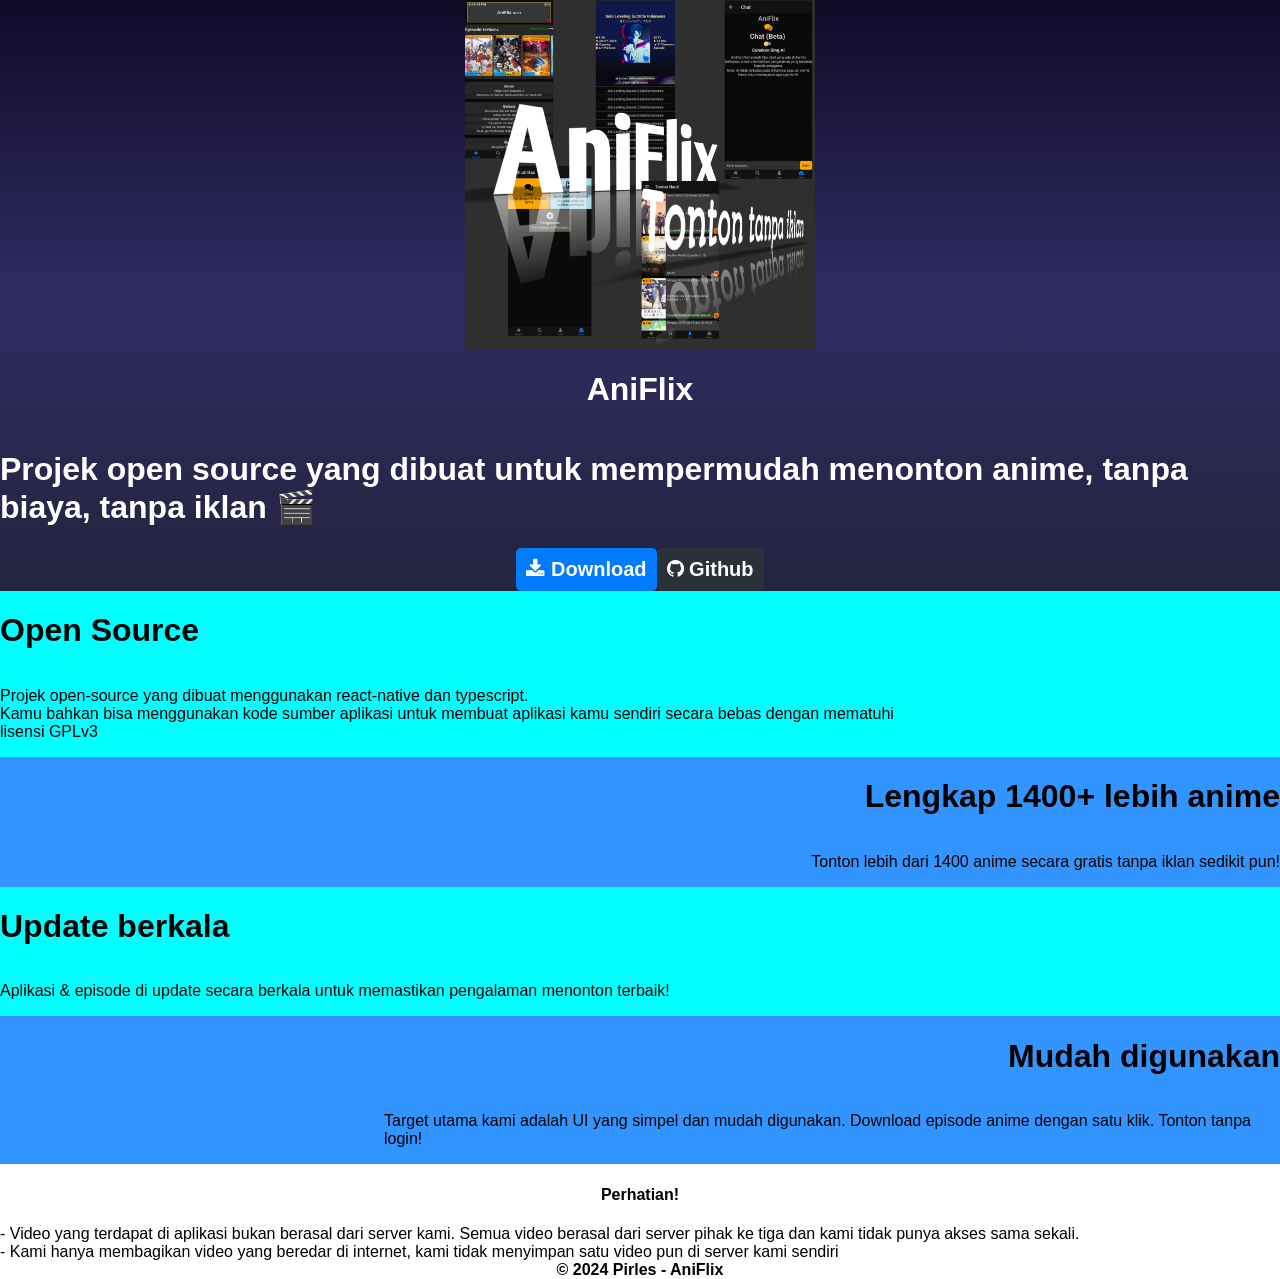
==== index.html @ 3ba6f60a "fix seo" ====
<!DOCTYPE html>
<html lang="en">

<head>
    <meta charset="UTF-8">
    <meta name="viewport" content="width=device-width, initial-scale=1.0">
    <meta name="description"
        content="Aplikasi nonton anime tanpa iklan dan open source terbaik! Aplikasi open source untuk menonton anime tanpa iklan terbaik! gratis, tanpa iklan, open source!">
    <meta name="keywords"
        content="Anime, AniFlix, anime open source, react-native, tanpa iklan, nonton anime, otakudesu, anime gratis, nonton tanpa iklan">
    <meta name="author" content="Fight Farewell Fearles, Pirles">

    <meta property="og:title" content="AniFlix">
    <meta property="og:description" content="Aplikasi nonton anime tanpa iklan">
    <meta property="og:image" content="./favicon.ico">
    <meta property="og:url" content="https://fightfarewellfearless.github.io/aniflix-pages">


    <link rel="apple-touch-icon" sizes="180x180" href="/apple-touch-icon.png">
    <link rel="icon" type="image/png" sizes="32x32" href="/favicon-32x32.png">
    <link rel="icon" type="image/png" sizes="16x16" href="/favicon-16x16.png">
    <link rel="manifest" href="/site.webmanifest">

    <title>AniFlix - Aplikasi android untuk nonton anime gratis tanpa iklan</title>
    <link rel="stylesheet" href="https://cdnjs.cloudflare.com/ajax/libs/font-awesome/4.7.0/css/font-awesome.min.css">
</head>
<style>
    body {
        display: contents;
        font-family: Arial, Helvetica, sans-serif;
    }

    #container1 {
        display: flex;
        flex: 1;
        flex-direction: column;
        background-image: linear-gradient(to bottom, #0f0c29, #302b63, #24243e);
        color: white;
        justify-content: center;
        align-items: center;
    }

    #downloadContainer {
        display: flex;
        flex-direction: row;
    }

    #download {
        background-color: #007bff;
        color: white;
        padding: 10px;
        border-radius: 5px;
        text-decoration: none;
        font-weight: bold;
        font-size: 20px;
    }

    #download:hover {
        background-color: #0069d9;
    }

    #github {
        background-color: #2b3138;
        color: white;
        padding: 10px;
        border-radius: 5px;
        text-decoration: none;
        font-weight: bold;
        font-size: 20px
    }

    #github:hover {
        background-color: #22262b;
    }

    #image {
        width: 50%;
        height: 50%;
        max-width: 350px;
        max-height: 350px;
    }

    #container2 {
        display: flex;
        background-color: aqua;
        flex-direction: column;
    }

    .left {
        display: flex;
        flex: 1;
        flex-direction: column;
        align-items: flex-start;
        align-content: flex-start;
        flex-shrink: 0;
    }

    .left>* {
        max-width: 70%;
    }

    .right {
        display: flex;
        flex: 1;
        background-color: #3295ff;
        flex-direction: column;
        align-items: flex-end;
        align-content: flex-end;
        flex-shrink: 0;
    }

    .right>* {
        max-width: 70%;
    }

    #container3 {
        display: flex;
        flex-direction: column;
    }
</style>

<body>
    <div id="container1">
        <img id="image" src="./screenshot.jpg" alt="aniflix screenshot">
        <h1>AniFlix</h1>
        <h1>Projek open source yang dibuat untuk mempermudah menonton anime, tanpa biaya, tanpa iklan &#127916;</h1>
        <div id="downloadContainer">
            <a id="download" href="https://github.com/FightFarewellFearless/AniFlix/releases"
                style="text-decoration: none; color: inherit;">
                <i class="fa fa-download"></i>
                Download
            </a>
            <a href="https://github.com/FightFarewellFearless/AniFlix" id="github"
                style="text-decoration: none; color: inherit">
                <i class="fa fa-github"></i>
                Github
            </a>
        </div>
    </div>
    <div id="container2">
        <div class="left">
            <h1>
                Open Source
            </h1>
            <p>
                Projek open-source yang dibuat menggunakan react-native dan typescript.<br>
                Kamu bahkan bisa menggunakan kode sumber aplikasi untuk membuat aplikasi kamu sendiri secara bebas
                dengan mematuhi lisensi GPLv3
            </p>
        </div>
        <div class="right">
            <h1>Lengkap 1400+ lebih anime</h1>
            <p>Tonton lebih dari 1400 anime secara gratis tanpa iklan sedikit pun!</p>
        </div>
        <div class="left">
            <h1>
                Update berkala
            </h1>
            <p>Aplikasi & episode di update secara berkala untuk memastikan pengalaman menonton terbaik!</p>
        </div>
        <div class="right">
            <h1>Mudah digunakan</h1>
            <p>
                Target utama kami adalah UI yang simpel dan mudah digunakan.

                Download episode anime dengan satu klik. Tonton tanpa login!
            </p>
        </div>
    </div>
    <div id="container3">
        <h4 style="display: flex;justify-content: center;">Perhatian!</h1>
            <div>
                - Video yang terdapat di aplikasi bukan berasal dari server kami.
                Semua video berasal dari server pihak ke tiga dan kami tidak punya akses sama sekali.
            </div>
            <div>
                - Kami hanya membagikan video yang beredar di internet, kami tidak menyimpan satu video pun di server
                kami
                sendiri
            </div>
    </div>
    <div style="display: flex;font-weight: bold;justify-content: center;">
        &copy; 2024 Pirles - AniFlix
    </div>
</body>

</html>
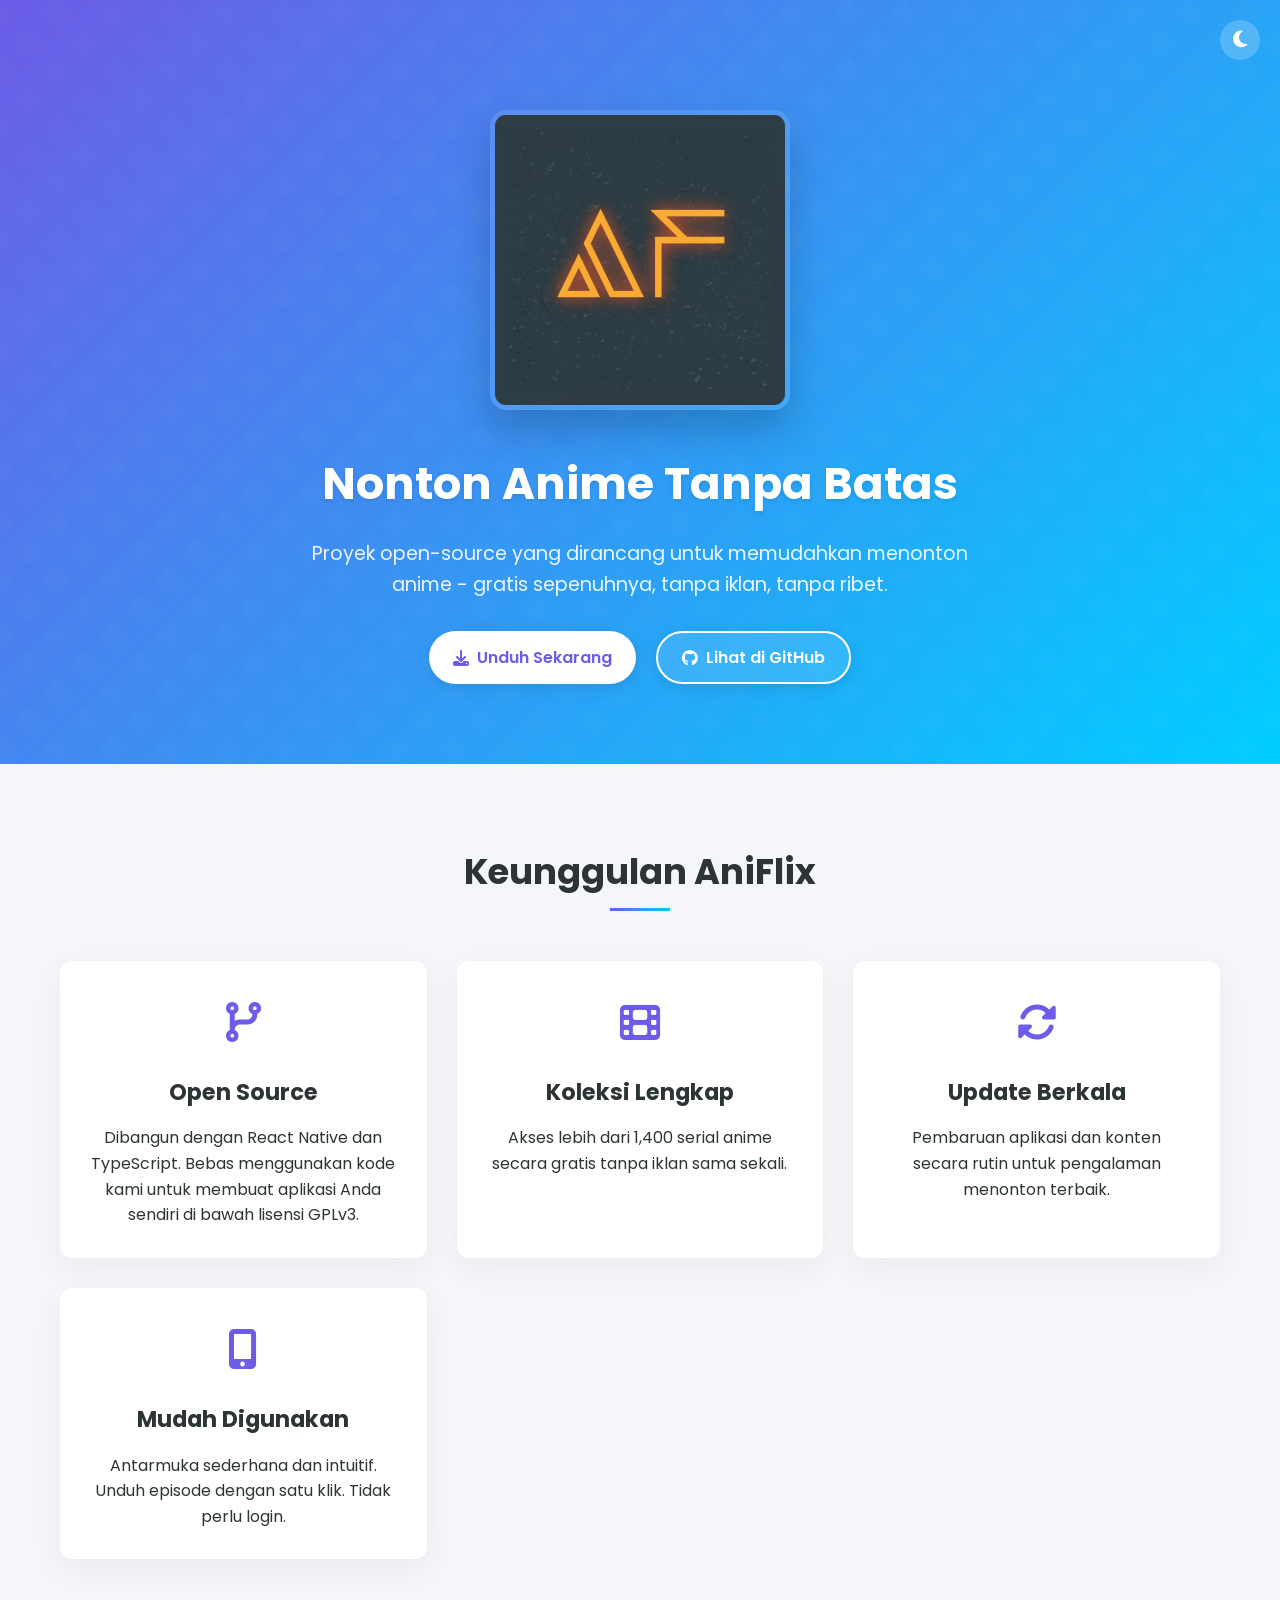
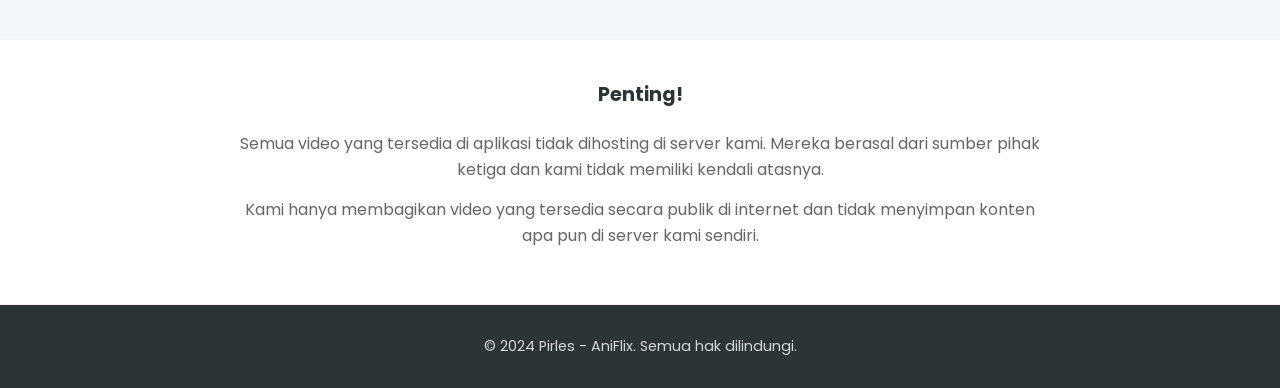
==== commit 56bbbf68: "re-design UI" ====
--- a/index.html
+++ b/index.html
@@ -1,5 +1,5 @@
 <!DOCTYPE html>
-<html lang="en">
+<html lang="id">
 
 <head>
     <meta charset="UTF-8">
@@ -15,173 +15,127 @@
     <meta property="og:image" content="./favicon.ico">
     <meta property="og:url" content="https://fightfarewellfearless.github.io/aniflix-pages">
 
-
     <link rel="apple-touch-icon" sizes="180x180" href="/apple-touch-icon.png">
     <link rel="icon" type="image/png" sizes="32x32" href="/favicon-32x32.png">
     <link rel="icon" type="image/png" sizes="16x16" href="/favicon-16x16.png">
     <link rel="manifest" href="/site.webmanifest">
 
     <title>AniFlix - Aplikasi android untuk nonton anime gratis tanpa iklan</title>
-    <link rel="stylesheet" href="https://cdnjs.cloudflare.com/ajax/libs/font-awesome/4.7.0/css/font-awesome.min.css">
+    <link rel="stylesheet" href="https://cdnjs.cloudflare.com/ajax/libs/font-awesome/6.4.0/css/all.min.css">
+    <link rel="stylesheet" href="style.css">
+    <link href="https://fonts.googleapis.com/css2?family=Poppins:wght@300;400;500;600;700&display=swap" rel="stylesheet">
 </head>
-<style>
-    body {
-        display: contents;
-        font-family: Arial, Helvetica, sans-serif;
-    }
-
-    #container1 {
-        display: flex;
-        flex: 1;
-        flex-direction: column;
-        background-image: linear-gradient(to bottom, #0f0c29, #302b63, #24243e);
-        color: white;
-        justify-content: center;
-        align-items: center;
-    }
-
-    #downloadContainer {
-        display: flex;
-        flex-direction: row;
-    }
-
-    #download {
-        background-color: #007bff;
-        color: white;
-        padding: 10px;
-        border-radius: 5px;
-        text-decoration: none;
-        font-weight: bold;
-        font-size: 20px;
-    }
-
-    #download:hover {
-        background-color: #0069d9;
-    }
-
-    #github {
-        background-color: #2b3138;
-        color: white;
-        padding: 10px;
-        border-radius: 5px;
-        text-decoration: none;
-        font-weight: bold;
-        font-size: 20px
-    }
-
-    #github:hover {
-        background-color: #22262b;
-    }
-
-    #image {
-        width: 50%;
-        height: 50%;
-        max-width: 350px;
-        max-height: 350px;
-    }
-
-    #container2 {
-        display: flex;
-        background-color: aqua;
-        flex-direction: column;
-    }
-
-    .left {
-        display: flex;
-        flex: 1;
-        flex-direction: column;
-        align-items: flex-start;
-        align-content: flex-start;
-        flex-shrink: 0;
-    }
-
-    .left>* {
-        max-width: 70%;
-    }
-
-    .right {
-        display: flex;
-        flex: 1;
-        background-color: #3295ff;
-        flex-direction: column;
-        align-items: flex-end;
-        align-content: flex-end;
-        flex-shrink: 0;
-    }
-
-    .right>* {
-        max-width: 70%;
-    }
-
-    #container3 {
-        display: flex;
-        flex-direction: column;
-    }
-</style>
 
 <body>
-    <div id="container1">
-        <img id="image" src="./screenshot.jpg" alt="aniflix screenshot">
-        <h1>AniFlix</h1>
-        <h1>Projek open source yang dibuat untuk mempermudah menonton anime, tanpa biaya, tanpa iklan &#127916;</h1>
-        <div id="downloadContainer">
-            <a id="download" href="https://github.com/FightFarewellFearless/AniFlix/releases"
-                style="text-decoration: none; color: inherit;">
-                <i class="fa fa-download"></i>
-                Download
-            </a>
-            <a href="https://github.com/FightFarewellFearless/AniFlix" id="github"
-                style="text-decoration: none; color: inherit">
-                <i class="fa fa-github"></i>
-                Github
-            </a>
+    <!-- Toggle Mode Gelap -->
+    <button class="dark-mode-toggle" id="darkModeToggle">
+        <i class="fas fa-moon"></i>
+    </button>
+
+    <!-- Hero Section -->
+    <section class="hero">
+        <div class="container hero-content">
+            <img src="./logo.png" alt="AniFlix logo" class="app-logo">
+            <h1>Nonton Anime Tanpa Batas</h1>
+            <p>Proyek open-source yang dirancang untuk memudahkan menonton anime - gratis sepenuhnya, tanpa iklan, tanpa ribet.</p>
+            <div class="cta-buttons">
+                <a href="https://github.com/FightFarewellFearless/AniFlix/releases" class="btn btn-primary">
+                    <i class="fas fa-download"></i> Unduh Sekarang
+                </a>
+                <a href="https://github.com/FightFarewellFearless/AniFlix" class="btn btn-secondary">
+                    <i class="fab fa-github"></i> Lihat di GitHub
+                </a>
+            </div>
         </div>
-    </div>
-    <div id="container2">
-        <div class="left">
-            <h1>
-                Open Source
-            </h1>
-            <p>
-                Projek open-source yang dibuat menggunakan react-native dan typescript.<br>
-                Kamu bahkan bisa menggunakan kode sumber aplikasi untuk membuat aplikasi kamu sendiri secara bebas
-                dengan mematuhi lisensi GPLv3
-            </p>
+    </section>
+
+    <!-- Features Section -->
+    <section class="features">
+        <div class="container">
+            <div class="section-title">
+                <h2>Keunggulan AniFlix</h2>
+            </div>
+            <div class="features-grid">
+                <div class="feature-card">
+                    <div class="feature-icon">
+                        <i class="fas fa-code-branch"></i>
+                    </div>
+                    <h3>Open Source</h3>
+                    <p>Dibangun dengan React Native dan TypeScript. Bebas menggunakan kode kami untuk membuat aplikasi Anda sendiri di bawah lisensi GPLv3.</p>
+                </div>
+                <div class="feature-card">
+                    <div class="feature-icon">
+                        <i class="fas fa-film"></i>
+                    </div>
+                    <h3>Koleksi Lengkap</h3>
+                    <p>Akses lebih dari 1,400 serial anime secara gratis tanpa iklan sama sekali.</p>
+                </div>
+                <div class="feature-card">
+                    <div class="feature-icon">
+                        <i class="fas fa-sync-alt"></i>
+                    </div>
+                    <h3>Update Berkala</h3>
+                    <p>Pembaruan aplikasi dan konten secara rutin untuk pengalaman menonton terbaik.</p>
+                </div>
+                <div class="feature-card">
+                    <div class="feature-icon">
+                        <i class="fas fa-mobile-alt"></i>
+                    </div>
+                    <h3>Mudah Digunakan</h3>
+                    <p>Antarmuka sederhana dan intuitif. Unduh episode dengan satu klik. Tidak perlu login.</p>
+                </div>
+            </div>
         </div>
-        <div class="right">
-            <h1>Lengkap 1400+ lebih anime</h1>
-            <p>Tonton lebih dari 1400 anime secara gratis tanpa iklan sedikit pun!</p>
+    </section>
+
+    <!-- Notice Section -->
+    <section class="notice">
+        <div class="container">
+            <h4>Penting!</h4>
+            <p>Semua video yang tersedia di aplikasi tidak dihosting di server kami. Mereka berasal dari sumber pihak ketiga dan kami tidak memiliki kendali atasnya.</p>
+            <p>Kami hanya membagikan video yang tersedia secara publik di internet dan tidak menyimpan konten apa pun di server kami sendiri.</p>
         </div>
-        <div class="left">
-            <h1>
-                Update berkala
-            </h1>
-            <p>Aplikasi & episode di update secara berkala untuk memastikan pengalaman menonton terbaik!</p>
+    </section>
+
+    <!-- Footer -->
+    <footer>
+        <div class="container">
+            <p class="copyright">&copy; 2024 Pirles - AniFlix. Semua hak dilindungi.</p>
         </div>
-        <div class="right">
-            <h1>Mudah digunakan</h1>
-            <p>
-                Target utama kami adalah UI yang simpel dan mudah digunakan.
+    </footer>
 
-                Download episode anime dengan satu klik. Tonton tanpa login!
-            </p>
-        </div>
-    </div>
-    <div id="container3">
-        <h4 style="display: flex;justify-content: center;">Perhatian!</h1>
-            <div>
-                - Video yang terdapat di aplikasi bukan berasal dari server kami.
-                Semua video berasal dari server pihak ke tiga dan kami tidak punya akses sama sekali.
-            </div>
-            <div>
-                - Kami hanya membagikan video yang beredar di internet, kami tidak menyimpan satu video pun di server
-                kami
-                sendiri
-            </div>
-    </div>
-    <div style="display: flex;font-weight: bold;justify-content: center;">
-        &copy; 2024 Pirles - AniFlix
-    </div>
+    <script>
+        // Fungsi untuk mode gelap
+        const darkModeToggle = document.getElementById('darkModeToggle');
+        const body = document.body;
+        
+        // Cek preferensi pengguna dari localStorage
+        if (localStorage.getItem('darkMode') === 'enabled') {
+            body.classList.add('dark-mode');
+            darkModeToggle.innerHTML = '<i class="fas fa-sun"></i>';
+        }
+        
+        // Toggle mode gelap
+        darkModeToggle.addEventListener('click', () => {
+            body.classList.toggle('dark-mode');
+            
+            if (body.classList.contains('dark-mode')) {
+                localStorage.setItem('darkMode', 'enabled');
+                darkModeToggle.innerHTML = '<i class="fas fa-sun"></i>';
+            } else {
+                localStorage.setItem('darkMode', 'disabled');
+                darkModeToggle.innerHTML = '<i class="fas fa-moon"></i>';
+            }
+        });
+        
+        // Deteksi preferensi sistem
+        const prefersDarkScheme = window.matchMedia('(prefers-color-scheme: dark)');
+        
+        if (prefersDarkScheme.matches && !localStorage.getItem('darkMode')) {
+            body.classList.add('dark-mode');
+            darkModeToggle.innerHTML = '<i class="fas fa-sun"></i>';
+        }
+    </script>
 </body>
 
 </html>
--- a/style.css
+++ b/style.css
@@ -0,0 +1,336 @@
+:root {
+  --primary: #6C5CE7;
+  --primary-dark: #5649C0;
+  --secondary: #00CEFF;
+  --dark: #2D3436;
+  --light: #F5F6FA;
+  --gradient: linear-gradient(135deg, #6C5CE7 0%, #00CEFF 100%);
+
+  /* Variabel mode gelap */
+  --bg-dark: #1A1A2E;
+  --card-dark: #16213E;
+  --text-dark: #E6E6E6;
+  --border-dark: #2A2A3A;
+}
+
+* {
+  margin: 0;
+  padding: 0;
+  box-sizing: border-box;
+  transition: background-color 0.3s ease, color 0.3s ease;
+}
+
+body {
+  font-family: 'Poppins', sans-serif;
+  background-color: var(--light);
+  color: var(--dark);
+  line-height: 1.6;
+}
+
+body.dark-mode {
+  background-color: var(--bg-dark);
+  color: var(--text-dark);
+}
+
+.container {
+  width: 100%;
+  max-width: 1200px;
+  margin: 0 auto;
+  padding: 0 20px;
+}
+
+/* Toggle Mode Gelap */
+.dark-mode-toggle {
+  position: fixed;
+  top: 20px;
+  right: 20px;
+  z-index: 1000;
+  background: rgba(255, 255, 255, 0.2);
+  border: none;
+  width: 40px;
+  height: 40px;
+  border-radius: 50%;
+  display: flex;
+  align-items: center;
+  justify-content: center;
+  cursor: pointer;
+  color: white;
+  font-size: 1.2rem;
+  backdrop-filter: blur(5px);
+  transition: all 0.3s ease;
+}
+
+.dark-mode-toggle:hover {
+  transform: scale(1.1);
+}
+
+body.dark-mode .dark-mode-toggle {
+  background: rgba(0, 0, 0, 0.2);
+  color: var(--text-dark);
+}
+
+/* Hero Section */
+.hero {
+  background: var(--gradient);
+  color: white;
+  padding: 80px 0;
+  text-align: center;
+  position: relative;
+  overflow: hidden;
+}
+
+.hero::before {
+  content: '';
+  position: absolute;
+  top: 0;
+  left: 0;
+  width: 100%;
+  height: 100%;
+  background: url('[data-uri]');
+  opacity: 0.3;
+}
+
+.hero-content {
+  position: relative;
+  z-index: 1;
+}
+
+.app-logo {
+  width: 100%;
+  max-width: 300px;
+  border-radius: 16px;
+  box-shadow: 0 20px 40px rgba(0, 0, 0, 0.2);
+  margin: 30px auto;
+  border: 5px solid rgba(255, 255, 255, 0.1);
+  transition: transform 0.3s ease;
+}
+
+.app-logo:hover {
+  transform: translateY(-5px);
+}
+
+.hero h1 {
+  font-size: 2.8rem;
+  font-weight: 700;
+  margin-bottom: 20px;
+  text-shadow: 0 2px 4px rgba(0, 0, 0, 0.1);
+}
+
+.hero p {
+  font-size: 1.2rem;
+  max-width: 700px;
+  margin: 0 auto 30px;
+  opacity: 0.9;
+}
+
+.cta-buttons {
+  display: flex;
+  justify-content: center;
+  gap: 20px;
+  margin-top: 30px;
+  flex-wrap: wrap;
+}
+
+.btn {
+  display: inline-flex;
+  align-items: center;
+  justify-content: center;
+  padding: 12px 24px;
+  border-radius: 50px;
+  font-weight: 600;
+  text-decoration: none;
+  transition: all 0.3s ease;
+  font-size: 1rem;
+  box-shadow: 0 4px 15px rgba(0, 0, 0, 0.1);
+}
+
+.btn-primary {
+  background-color: white;
+  color: var(--primary);
+}
+
+.btn-primary:hover {
+  transform: translateY(-3px);
+  box-shadow: 0 8px 25px rgba(0, 0, 0, 0.15);
+}
+
+.btn-secondary {
+  background-color: rgba(255, 255, 255, 0.1);
+  color: white;
+  border: 2px solid white;
+}
+
+.btn-secondary:hover {
+  background-color: white;
+  color: var(--primary);
+  transform: translateY(-3px);
+  box-shadow: 0 8px 25px rgba(0, 0, 0, 0.15);
+}
+
+.btn i {
+  margin-right: 8px;
+}
+
+/* Features Section */
+.features {
+  padding: 80px 0;
+}
+
+body.dark-mode .features {
+  background-color: var(--bg-dark);
+}
+
+.section-title {
+  text-align: center;
+  margin-bottom: 60px;
+}
+
+.section-title h2 {
+  font-size: 2.2rem;
+  color: var(--dark);
+  position: relative;
+  display: inline-block;
+}
+
+body.dark-mode .section-title h2 {
+  color: var(--text-dark);
+}
+
+.section-title h2::after {
+  content: '';
+  position: absolute;
+  bottom: -10px;
+  left: 50%;
+  transform: translateX(-50%);
+  width: 60px;
+  height: 3px;
+  background: var(--gradient);
+}
+
+.features-grid {
+  display: grid;
+  grid-template-columns: repeat(auto-fit, minmax(300px, 1fr));
+  gap: 30px;
+}
+
+.feature-card {
+  background: white;
+  border-radius: 12px;
+  padding: 30px;
+  box-shadow: 0 10px 30px rgba(0, 0, 0, 0.05);
+  transition: transform 0.3s ease, box-shadow 0.3s ease;
+  text-align: center;
+}
+
+body.dark-mode .feature-card {
+  background: var(--card-dark);
+  box-shadow: 0 10px 30px rgba(0, 0, 0, 0.2);
+}
+
+.feature-card:hover {
+  transform: translateY(-10px);
+  box-shadow: 0 15px 35px rgba(0, 0, 0, 0.1);
+}
+
+body.dark-mode .feature-card:hover {
+  box-shadow: 0 15px 35px rgba(0, 0, 0, 0.3);
+}
+
+.feature-icon {
+  font-size: 2.5rem;
+  color: var(--primary);
+  margin-bottom: 20px;
+}
+
+.feature-card h3 {
+  font-size: 1.4rem;
+  margin-bottom: 15px;
+  color: var(--dark);
+}
+
+body.dark-mode .feature-card h3 {
+  color: var(--text-dark);
+}
+
+body.dark-mode .feature-card p {
+  color: rgba(255, 255, 255, 0.7);
+}
+
+/* Notice Section */
+.notice {
+  background-color: white;
+  padding: 40px 0;
+  text-align: center;
+  border-top: 1px solid rgba(0, 0, 0, 0.05);
+  border-bottom: 1px solid rgba(0, 0, 0, 0.05);
+}
+
+body.dark-mode .notice {
+  background-color: var(--bg-dark);
+  border-top: 1px solid var(--border-dark);
+  border-bottom: 1px solid var(--border-dark);
+}
+
+.notice h4 {
+  font-size: 1.2rem;
+  margin-bottom: 20px;
+  color: var(--dark);
+}
+
+body.dark-mode .notice h4 {
+  color: var(--text-dark);
+}
+
+.notice p {
+  max-width: 800px;
+  margin: 0 auto 15px;
+  color: #666;
+}
+
+body.dark-mode .notice p {
+  color: rgba(255, 255, 255, 0.7);
+}
+
+/* Footer */
+footer {
+  background-color: var(--dark);
+  color: white;
+  padding: 30px 0;
+  text-align: center;
+}
+
+body.dark-mode footer {
+  background-color: #111;
+}
+
+.copyright {
+  font-size: 0.9rem;
+  opacity: 0.8;
+}
+
+/* Responsive Adjustments */
+@media (max-width: 768px) {
+  .hero h1 {
+    font-size: 2.2rem;
+  }
+
+  .hero p {
+    font-size: 1rem;
+  }
+
+  .section-title h2 {
+    font-size: 1.8rem;
+  }
+
+  .feature-card {
+    padding: 20px;
+  }
+
+  .dark-mode-toggle {
+    top: 10px;
+    right: 10px;
+    width: 35px;
+    height: 35px;
+    font-size: 1rem;
+  }
+}
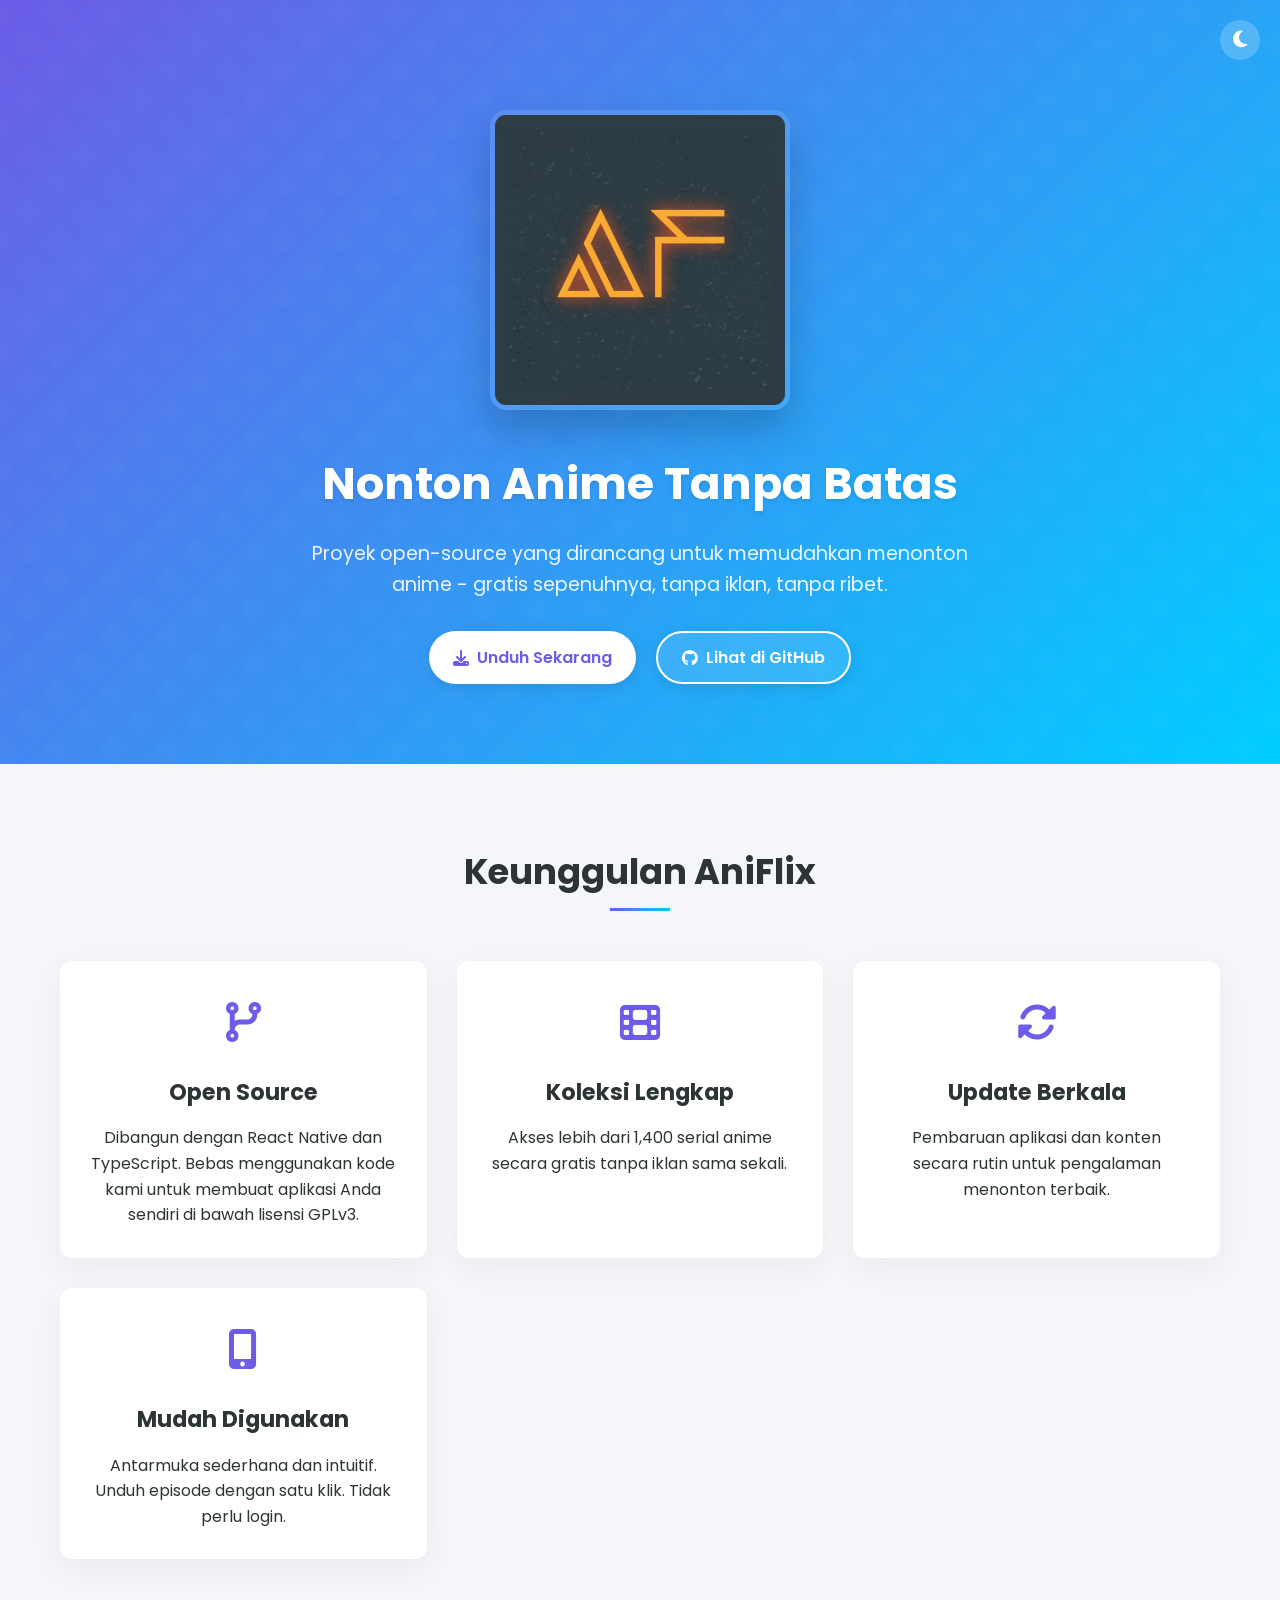
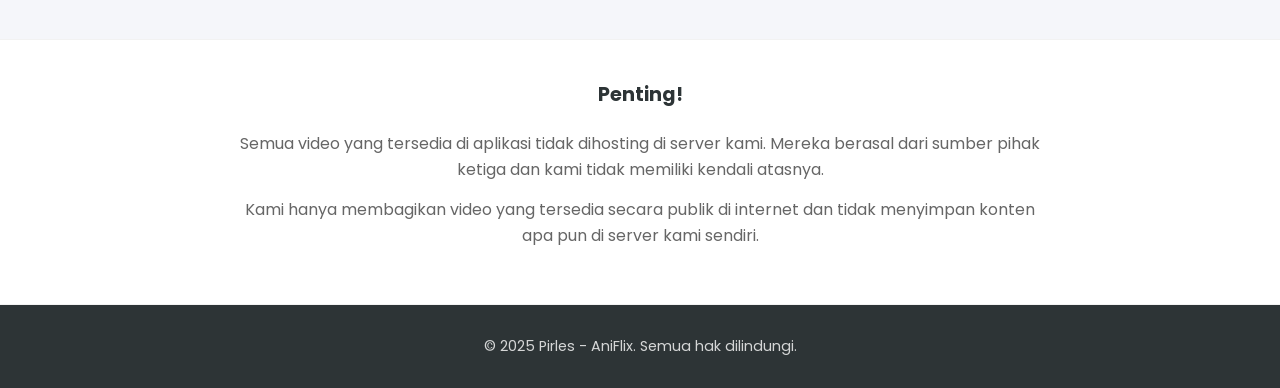
==== commit 49f1683d: "Update index.html" ====
--- a/index.html
+++ b/index.html
@@ -100,7 +100,7 @@
     <!-- Footer -->
     <footer>
         <div class="container">
-            <p class="copyright">&copy; 2024 Pirles - AniFlix. Semua hak dilindungi.</p>
+            <p class="copyright">&copy; 2025 Pirles - AniFlix. Semua hak dilindungi.</p>
         </div>
     </footer>
 
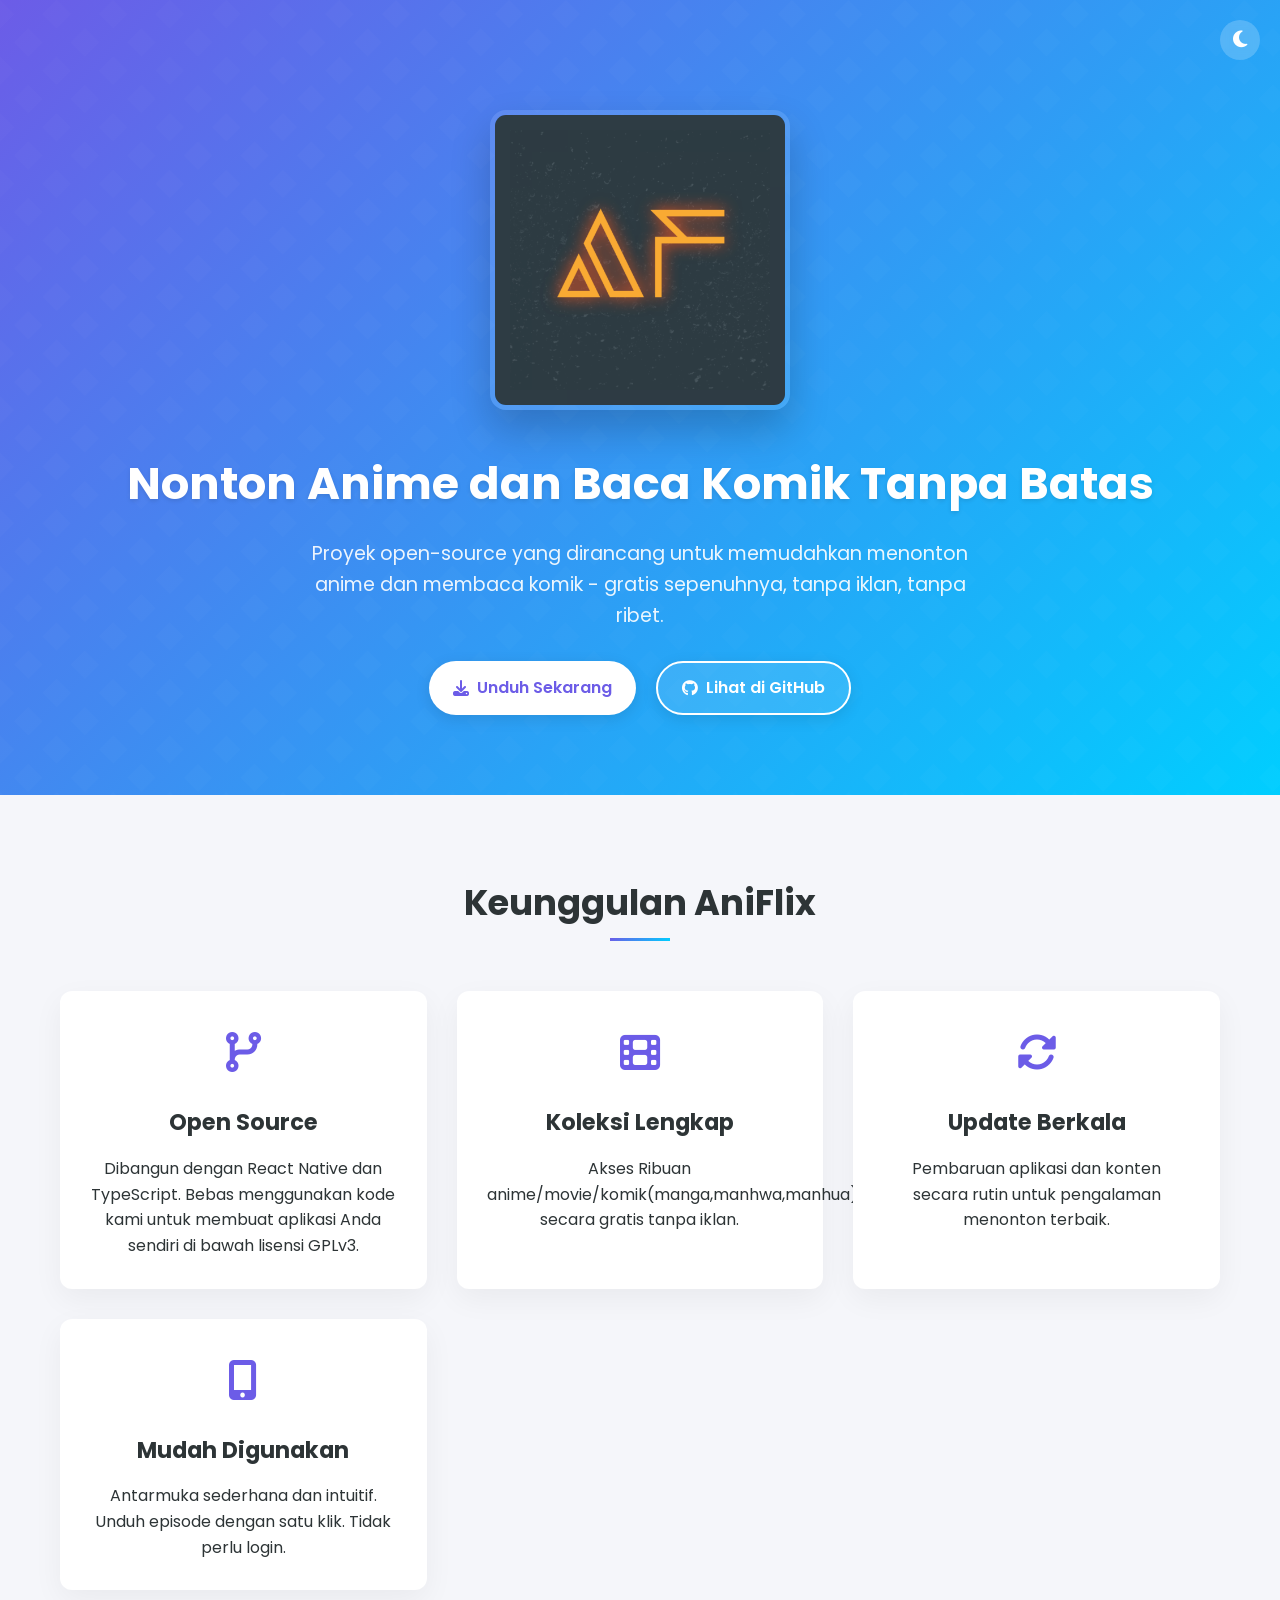
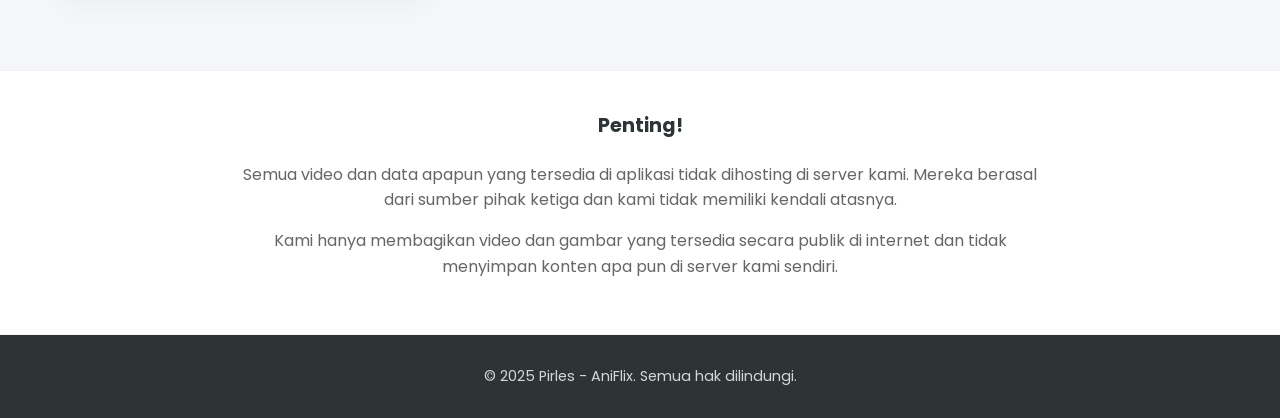
==== commit 88a549db: "Update index.html" ====
--- a/index.html
+++ b/index.html
@@ -20,7 +20,7 @@
     <link rel="icon" type="image/png" sizes="16x16" href="/favicon-16x16.png">
     <link rel="manifest" href="/site.webmanifest">
 
-    <title>AniFlix - Aplikasi android untuk nonton anime gratis tanpa iklan</title>
+    <title>AniFlix - Aplikasi android untuk nonton anime dan baca komik gratis tanpa iklan</title>
     <link rel="stylesheet" href="https://cdnjs.cloudflare.com/ajax/libs/font-awesome/6.4.0/css/all.min.css">
     <link rel="stylesheet" href="style.css">
     <link href="https://fonts.googleapis.com/css2?family=Poppins:wght@300;400;500;600;700&display=swap" rel="stylesheet">
@@ -36,8 +36,8 @@
     <section class="hero">
         <div class="container hero-content">
             <img src="./logo.png" alt="AniFlix logo" class="app-logo">
-            <h1>Nonton Anime Tanpa Batas</h1>
-            <p>Proyek open-source yang dirancang untuk memudahkan menonton anime - gratis sepenuhnya, tanpa iklan, tanpa ribet.</p>
+            <h1>Nonton Anime dan Baca Komik Tanpa Batas</h1>
+            <p>Proyek open-source yang dirancang untuk memudahkan menonton anime dan membaca komik - gratis sepenuhnya, tanpa iklan, tanpa ribet.</p>
             <div class="cta-buttons">
                 <a href="https://github.com/FightFarewellFearless/AniFlix/releases" class="btn btn-primary">
                     <i class="fas fa-download"></i> Unduh Sekarang
@@ -68,7 +68,7 @@
                         <i class="fas fa-film"></i>
                     </div>
                     <h3>Koleksi Lengkap</h3>
-                    <p>Akses lebih dari 1,400 serial anime secara gratis tanpa iklan sama sekali.</p>
+                    <p>Akses Ribuan anime/movie/komik(manga,manhwa,manhua) secara gratis tanpa iklan.</p>
                 </div>
                 <div class="feature-card">
                     <div class="feature-icon">
@@ -92,8 +92,8 @@
     <section class="notice">
         <div class="container">
             <h4>Penting!</h4>
-            <p>Semua video yang tersedia di aplikasi tidak dihosting di server kami. Mereka berasal dari sumber pihak ketiga dan kami tidak memiliki kendali atasnya.</p>
-            <p>Kami hanya membagikan video yang tersedia secara publik di internet dan tidak menyimpan konten apa pun di server kami sendiri.</p>
+            <p>Semua video dan data apapun yang tersedia di aplikasi tidak dihosting di server kami. Mereka berasal dari sumber pihak ketiga dan kami tidak memiliki kendali atasnya.</p>
+            <p>Kami hanya membagikan video dan gambar yang tersedia secara publik di internet dan tidak menyimpan konten apa pun di server kami sendiri.</p>
         </div>
     </section>
 
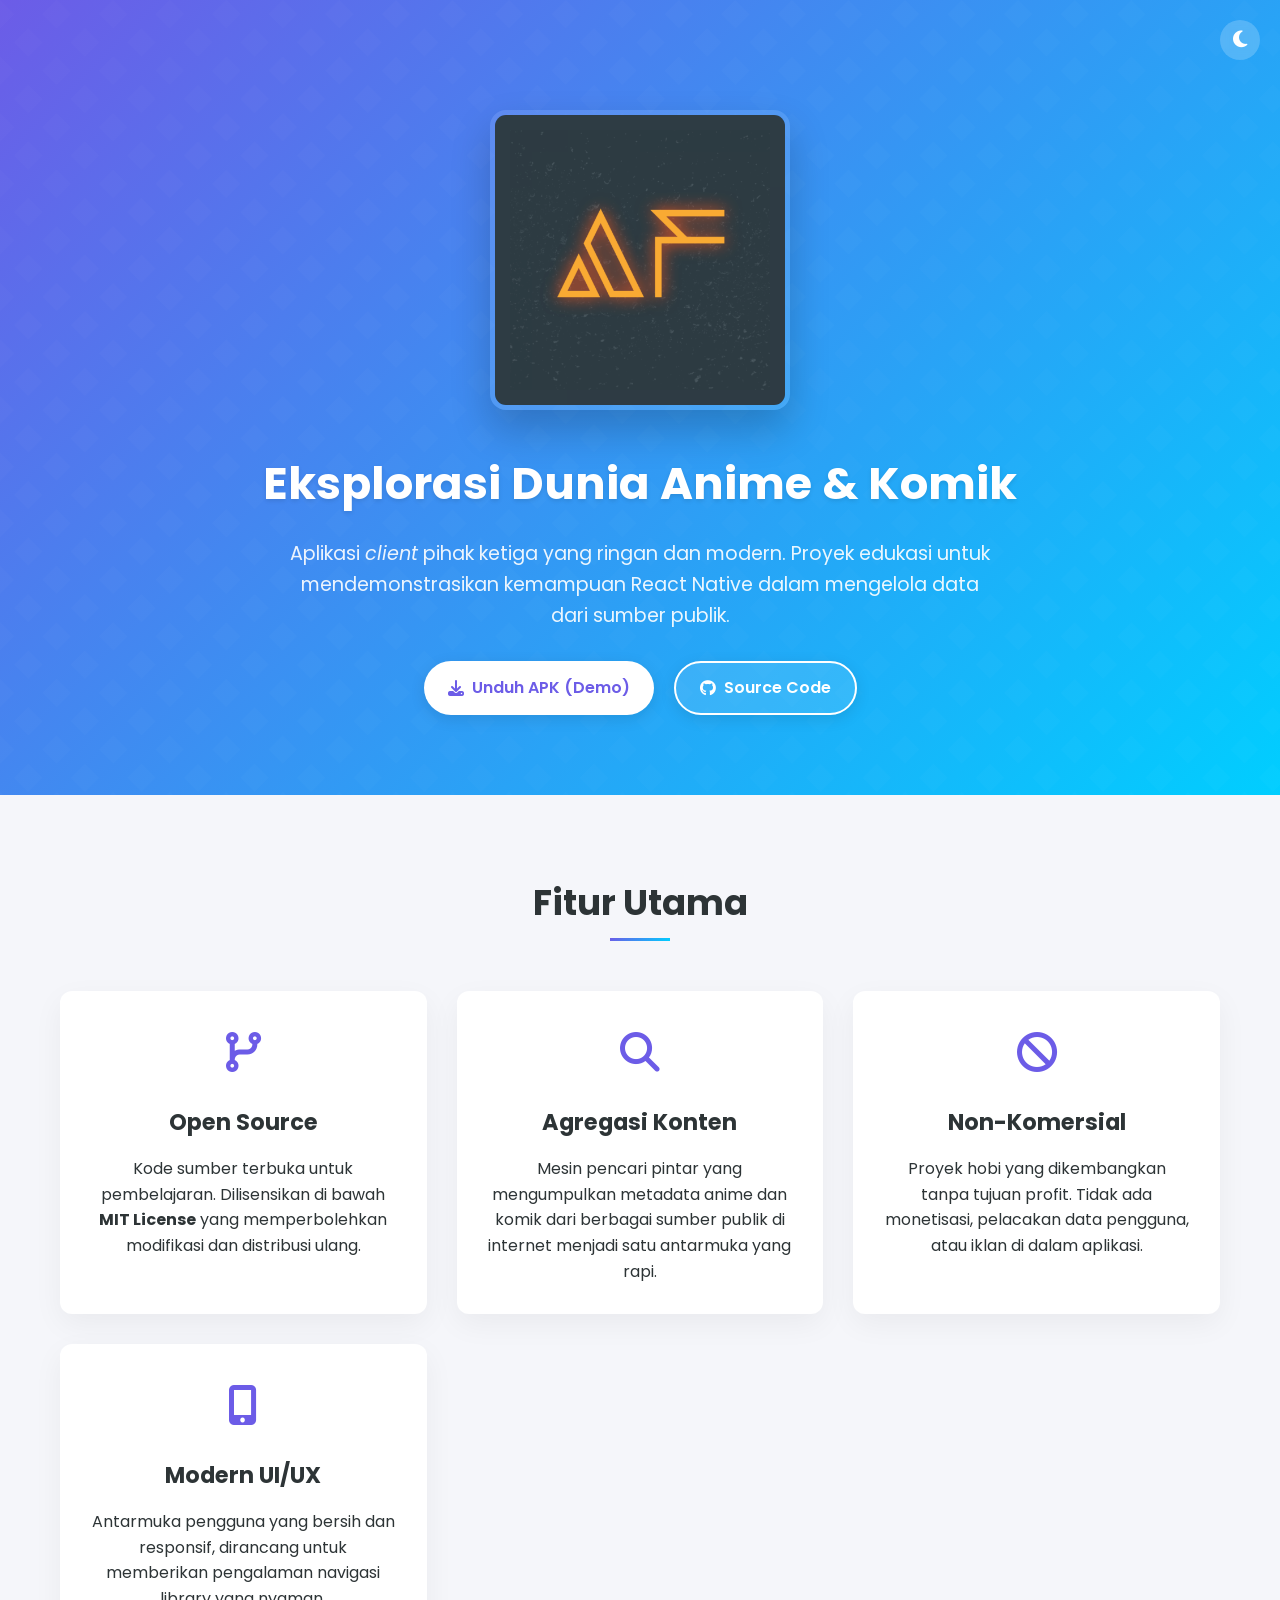
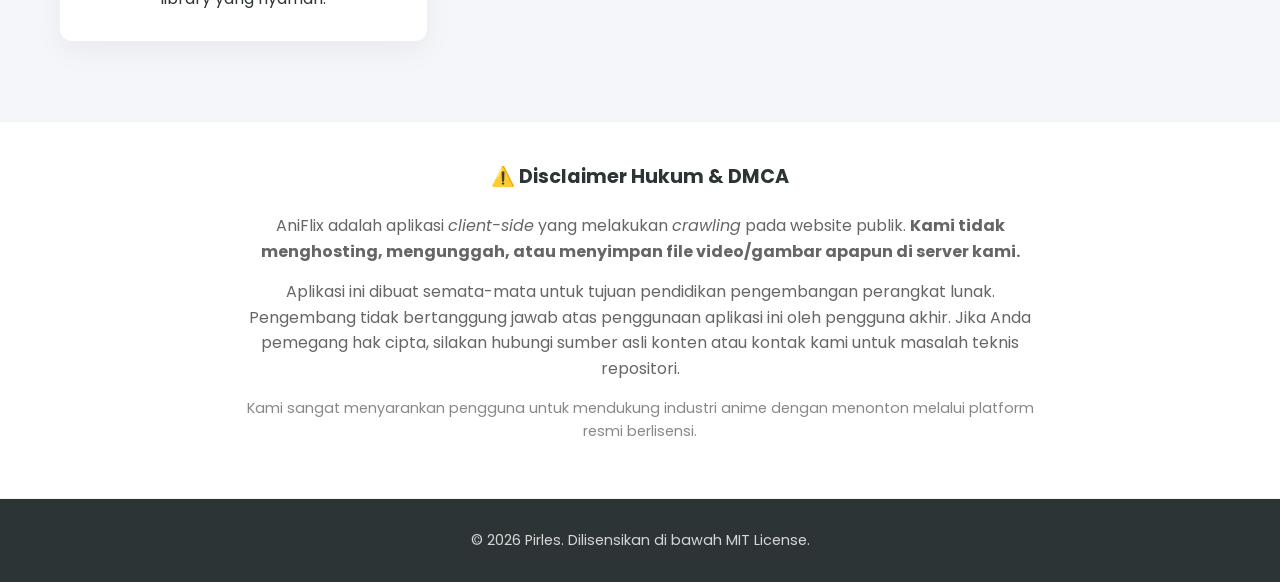
==== commit 0d0f3ab0: "Update index.html" ====
--- a/index.html
+++ b/index.html
@@ -5,13 +5,13 @@
     <meta charset="UTF-8">
     <meta name="viewport" content="width=device-width, initial-scale=1.0">
     <meta name="description"
-        content="Aplikasi nonton anime tanpa iklan dan open source terbaik! Aplikasi open source untuk menonton anime tanpa iklan terbaik! gratis, tanpa iklan, open source!">
+        content="AniFlix adalah proyek open source React Native untuk manajemen dan eksplorasi katalog anime & komik. 100% Non-komersial untuk tujuan edukasi.">
     <meta name="keywords"
-        content="Anime, AniFlix, anime open source, react-native, tanpa iklan, nonton anime, otakudesu, anime gratis, nonton tanpa iklan">
+        content="AniFlix, Open Source, React Native, Anime Client, Manga Reader, Educational Project, GitHub Portfolio">
     <meta name="author" content="Fight Farewell Fearles, Pirles">
 
-    <meta property="og:title" content="AniFlix">
-    <meta property="og:description" content="Aplikasi nonton anime tanpa iklan">
+    <meta property="og:title" content="AniFlix - Open Source Project">
+    <meta property="og:description" content="Proyek riset dan pengembangan aplikasi mobile React Native.">
     <meta property="og:image" content="./favicon.ico">
     <meta property="og:url" content="https://fightfarewellfearless.github.io/aniflix-pages">
 
@@ -20,40 +20,37 @@
     <link rel="icon" type="image/png" sizes="16x16" href="/favicon-16x16.png">
     <link rel="manifest" href="/site.webmanifest">
 
-    <title>AniFlix - Aplikasi android untuk nonton anime dan baca komik gratis tanpa iklan</title>
+    <title>AniFlix - Unoffical Anime & Manga Client (Open Source)</title>
     <link rel="stylesheet" href="https://cdnjs.cloudflare.com/ajax/libs/font-awesome/6.4.0/css/all.min.css">
     <link rel="stylesheet" href="style.css">
     <link href="https://fonts.googleapis.com/css2?family=Poppins:wght@300;400;500;600;700&display=swap" rel="stylesheet">
 </head>
 
 <body>
-    <!-- Toggle Mode Gelap -->
     <button class="dark-mode-toggle" id="darkModeToggle">
         <i class="fas fa-moon"></i>
     </button>
 
-    <!-- Hero Section -->
     <section class="hero">
         <div class="container hero-content">
             <img src="./logo.png" alt="AniFlix logo" class="app-logo">
-            <h1>Nonton Anime dan Baca Komik Tanpa Batas</h1>
-            <p>Proyek open-source yang dirancang untuk memudahkan menonton anime dan membaca komik - gratis sepenuhnya, tanpa iklan, tanpa ribet.</p>
+            <h1>Eksplorasi Dunia Anime & Komik</h1>
+            <p>Aplikasi <i>client</i> pihak ketiga yang ringan dan modern. Proyek edukasi untuk mendemonstrasikan kemampuan React Native dalam mengelola data dari sumber publik.</p>
             <div class="cta-buttons">
                 <a href="https://github.com/FightFarewellFearless/AniFlix/releases" class="btn btn-primary">
-                    <i class="fas fa-download"></i> Unduh Sekarang
+                    <i class="fas fa-download"></i> Unduh APK (Demo)
                 </a>
                 <a href="https://github.com/FightFarewellFearless/AniFlix" class="btn btn-secondary">
-                    <i class="fab fa-github"></i> Lihat di GitHub
+                    <i class="fab fa-github"></i> Source Code
                 </a>
             </div>
         </div>
     </section>
 
-    <!-- Features Section -->
     <section class="features">
         <div class="container">
             <div class="section-title">
-                <h2>Keunggulan AniFlix</h2>
+                <h2>Fitur Utama</h2>
             </div>
             <div class="features-grid">
                 <div class="feature-card">
@@ -61,61 +58,56 @@
                         <i class="fas fa-code-branch"></i>
                     </div>
                     <h3>Open Source</h3>
-                    <p>Dibangun dengan React Native dan TypeScript. Bebas menggunakan kode kami untuk membuat aplikasi Anda sendiri di bawah lisensi GPLv3.</p>
+                    <p>Kode sumber terbuka untuk pembelajaran. Dilisensikan di bawah <strong>MIT License</strong> yang memperbolehkan modifikasi dan distribusi ulang.</p>
                 </div>
                 <div class="feature-card">
                     <div class="feature-icon">
-                        <i class="fas fa-film"></i>
-                    </div>
-                    <h3>Koleksi Lengkap</h3>
-                    <p>Akses Ribuan anime/movie/komik(manga,manhwa,manhua) secara gratis tanpa iklan.</p>
+                        <i class="fas fa-search"></i> </div>
+                    <h3>Agregasi Konten</h3>
+                    <p>Mesin pencari pintar yang mengumpulkan metadata anime dan komik dari berbagai sumber publik di internet menjadi satu antarmuka yang rapi.</p>
                 </div>
                 <div class="feature-card">
                     <div class="feature-icon">
-                        <i class="fas fa-sync-alt"></i>
-                    </div>
-                    <h3>Update Berkala</h3>
-                    <p>Pembaruan aplikasi dan konten secara rutin untuk pengalaman menonton terbaik.</p>
+                        <i class="fas fa-ban"></i> </div>
+                    <h3>Non-Komersial</h3>
+                    <p>Proyek hobi yang dikembangkan tanpa tujuan profit. Tidak ada monetisasi, pelacakan data pengguna, atau iklan di dalam aplikasi.</p>
                 </div>
                 <div class="feature-card">
                     <div class="feature-icon">
                         <i class="fas fa-mobile-alt"></i>
                     </div>
-                    <h3>Mudah Digunakan</h3>
-                    <p>Antarmuka sederhana dan intuitif. Unduh episode dengan satu klik. Tidak perlu login.</p>
+                    <h3>Modern UI/UX</h3>
+                    <p>Antarmuka pengguna yang bersih dan responsif, dirancang untuk memberikan pengalaman navigasi library yang nyaman.</p>
                 </div>
             </div>
         </div>
     </section>
 
-    <!-- Notice Section -->
     <section class="notice">
         <div class="container">
-            <h4>Penting!</h4>
-            <p>Semua video dan data apapun yang tersedia di aplikasi tidak dihosting di server kami. Mereka berasal dari sumber pihak ketiga dan kami tidak memiliki kendali atasnya.</p>
-            <p>Kami hanya membagikan video dan gambar yang tersedia secara publik di internet dan tidak menyimpan konten apa pun di server kami sendiri.</p>
+            <h4>⚠️ Disclaimer Hukum & DMCA</h4>
+            <p>AniFlix adalah aplikasi <i>client-side</i> yang melakukan <i>crawling</i> pada website publik. <strong>Kami tidak menghosting, mengunggah, atau menyimpan file video/gambar apapun di server kami.</strong></p>
+            <p>Aplikasi ini dibuat semata-mata untuk tujuan pendidikan pengembangan perangkat lunak. Pengembang tidak bertanggung jawab atas penggunaan aplikasi ini oleh pengguna akhir. Jika Anda pemegang hak cipta, silakan hubungi sumber asli konten atau kontak kami untuk masalah teknis repositori.</p>
+            <p style="margin-top: 10px; font-size: 0.9em; color: #888;">Kami sangat menyarankan pengguna untuk mendukung industri anime dengan menonton melalui platform resmi berlisensi.</p>
         </div>
     </section>
 
-    <!-- Footer -->
     <footer>
         <div class="container">
-            <p class="copyright">&copy; 2025 Pirles - AniFlix. Semua hak dilindungi.</p>
+            <p class="copyright">&copy; 2026 Pirles. Dilisensikan di bawah MIT License.</p>
         </div>
     </footer>
 
     <script>
-        // Fungsi untuk mode gelap
+        // Fungsi untuk mode gelap (TETAP SAMA)
         const darkModeToggle = document.getElementById('darkModeToggle');
         const body = document.body;
         
-        // Cek preferensi pengguna dari localStorage
         if (localStorage.getItem('darkMode') === 'enabled') {
             body.classList.add('dark-mode');
             darkModeToggle.innerHTML = '<i class="fas fa-sun"></i>';
         }
         
-        // Toggle mode gelap
         darkModeToggle.addEventListener('click', () => {
             body.classList.toggle('dark-mode');
             
@@ -128,7 +120,6 @@
             }
         });
         
-        // Deteksi preferensi sistem
         const prefersDarkScheme = window.matchMedia('(prefers-color-scheme: dark)');
         
         if (prefersDarkScheme.matches && !localStorage.getItem('darkMode')) {
@@ -138,4 +129,4 @@
     </script>
 </body>
 
-</html>+</html>
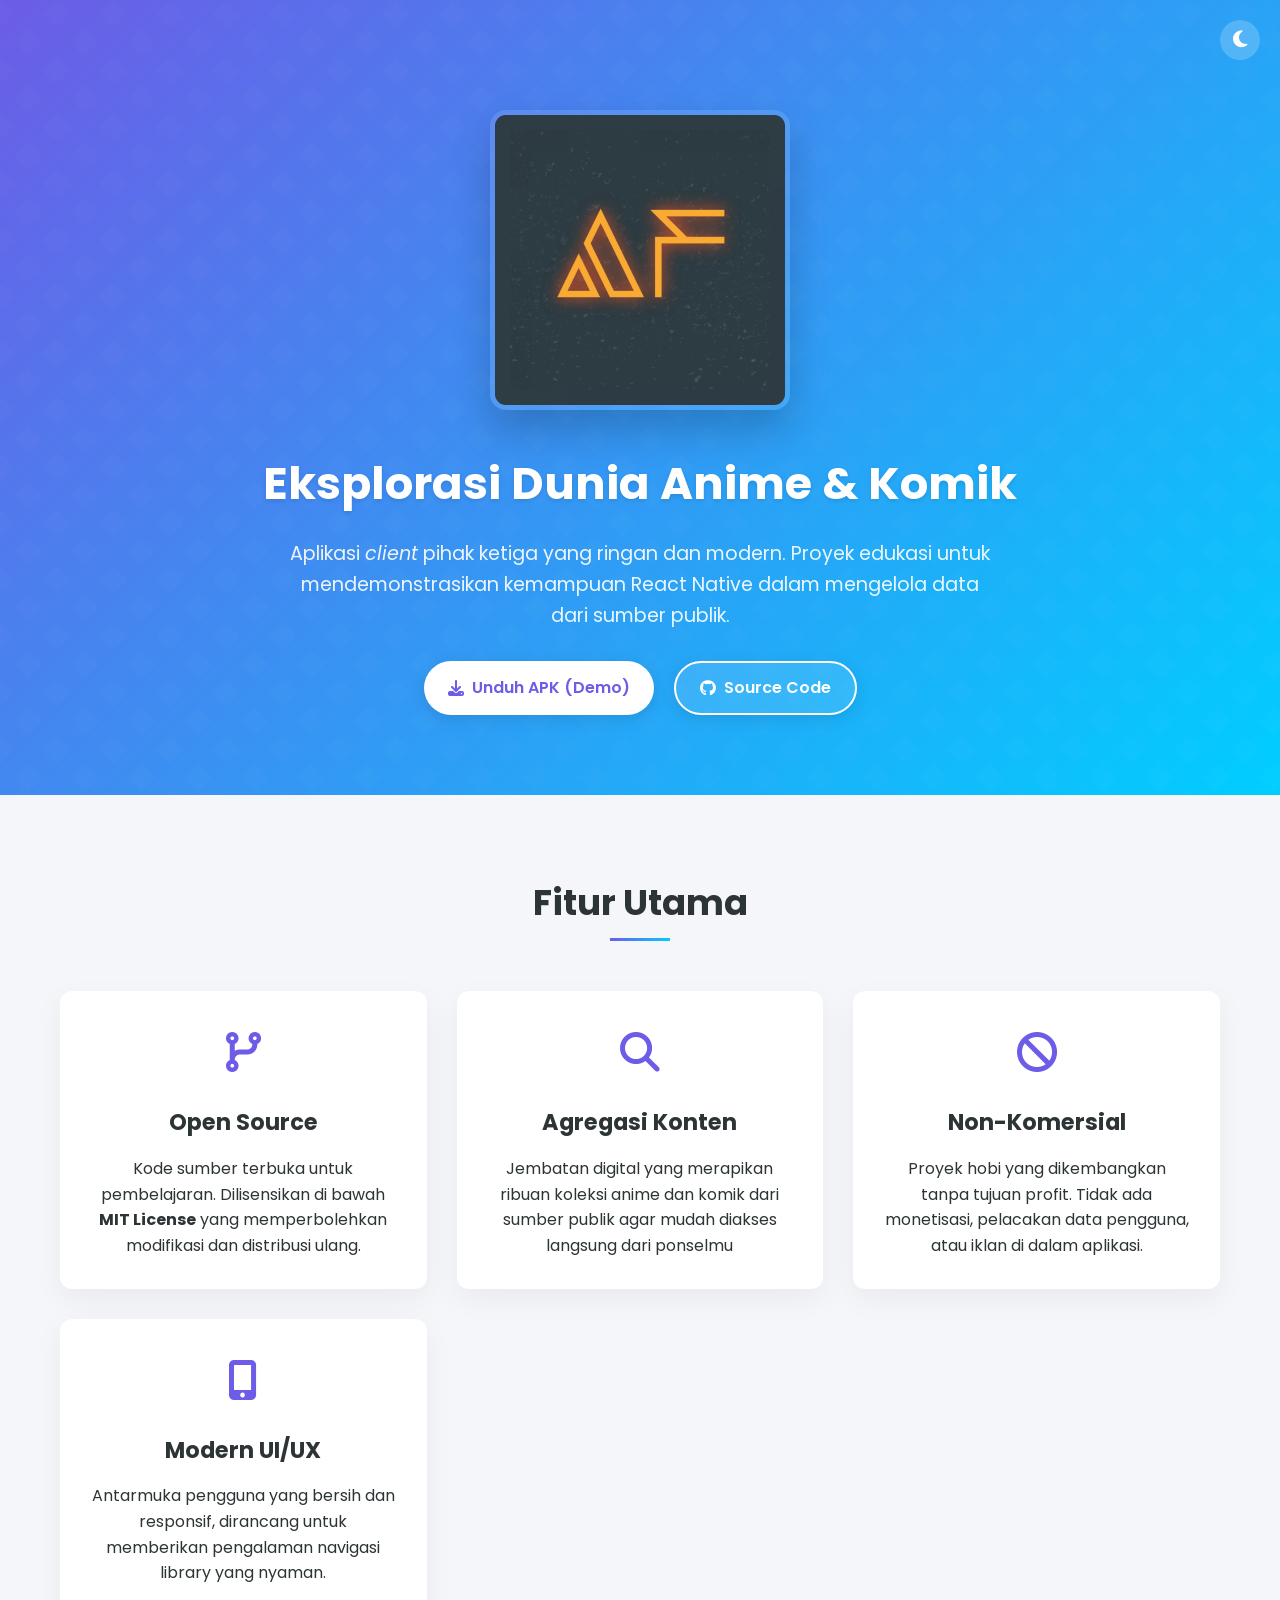
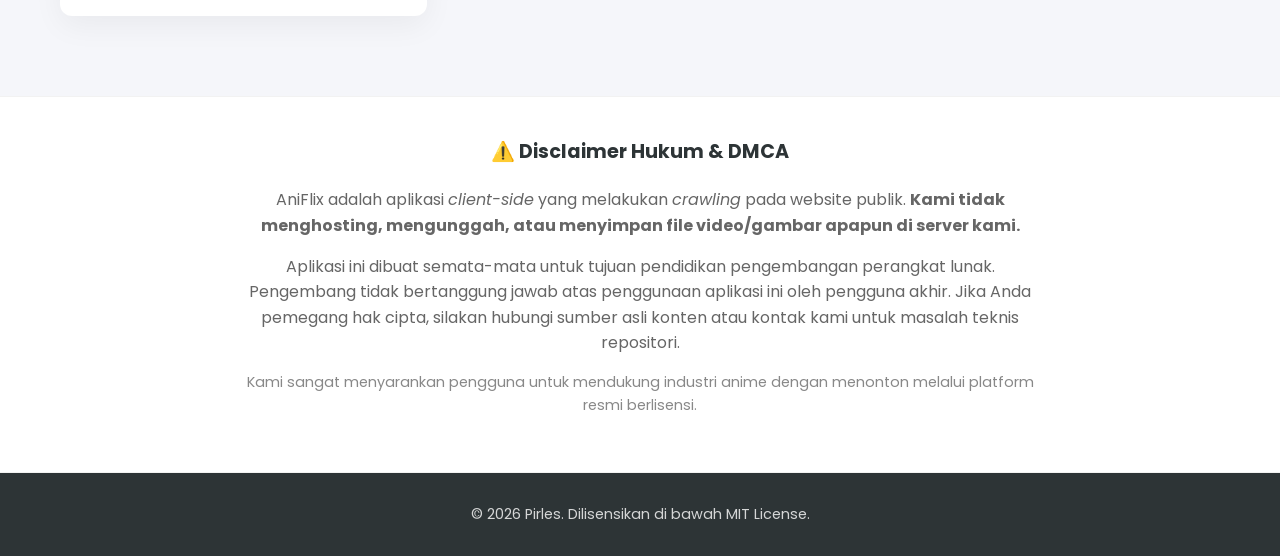
==== commit 5a8b148e: "Update index.html" ====
--- a/index.html
+++ b/index.html
@@ -64,7 +64,7 @@
                     <div class="feature-icon">
                         <i class="fas fa-search"></i> </div>
                     <h3>Agregasi Konten</h3>
-                    <p>Mesin pencari pintar yang mengumpulkan metadata anime dan komik dari berbagai sumber publik di internet menjadi satu antarmuka yang rapi.</p>
+                    <p>Jembatan digital yang merapikan ribuan koleksi anime dan komik dari sumber publik agar mudah diakses langsung dari ponselmu</p>
                 </div>
                 <div class="feature-card">
                     <div class="feature-icon">
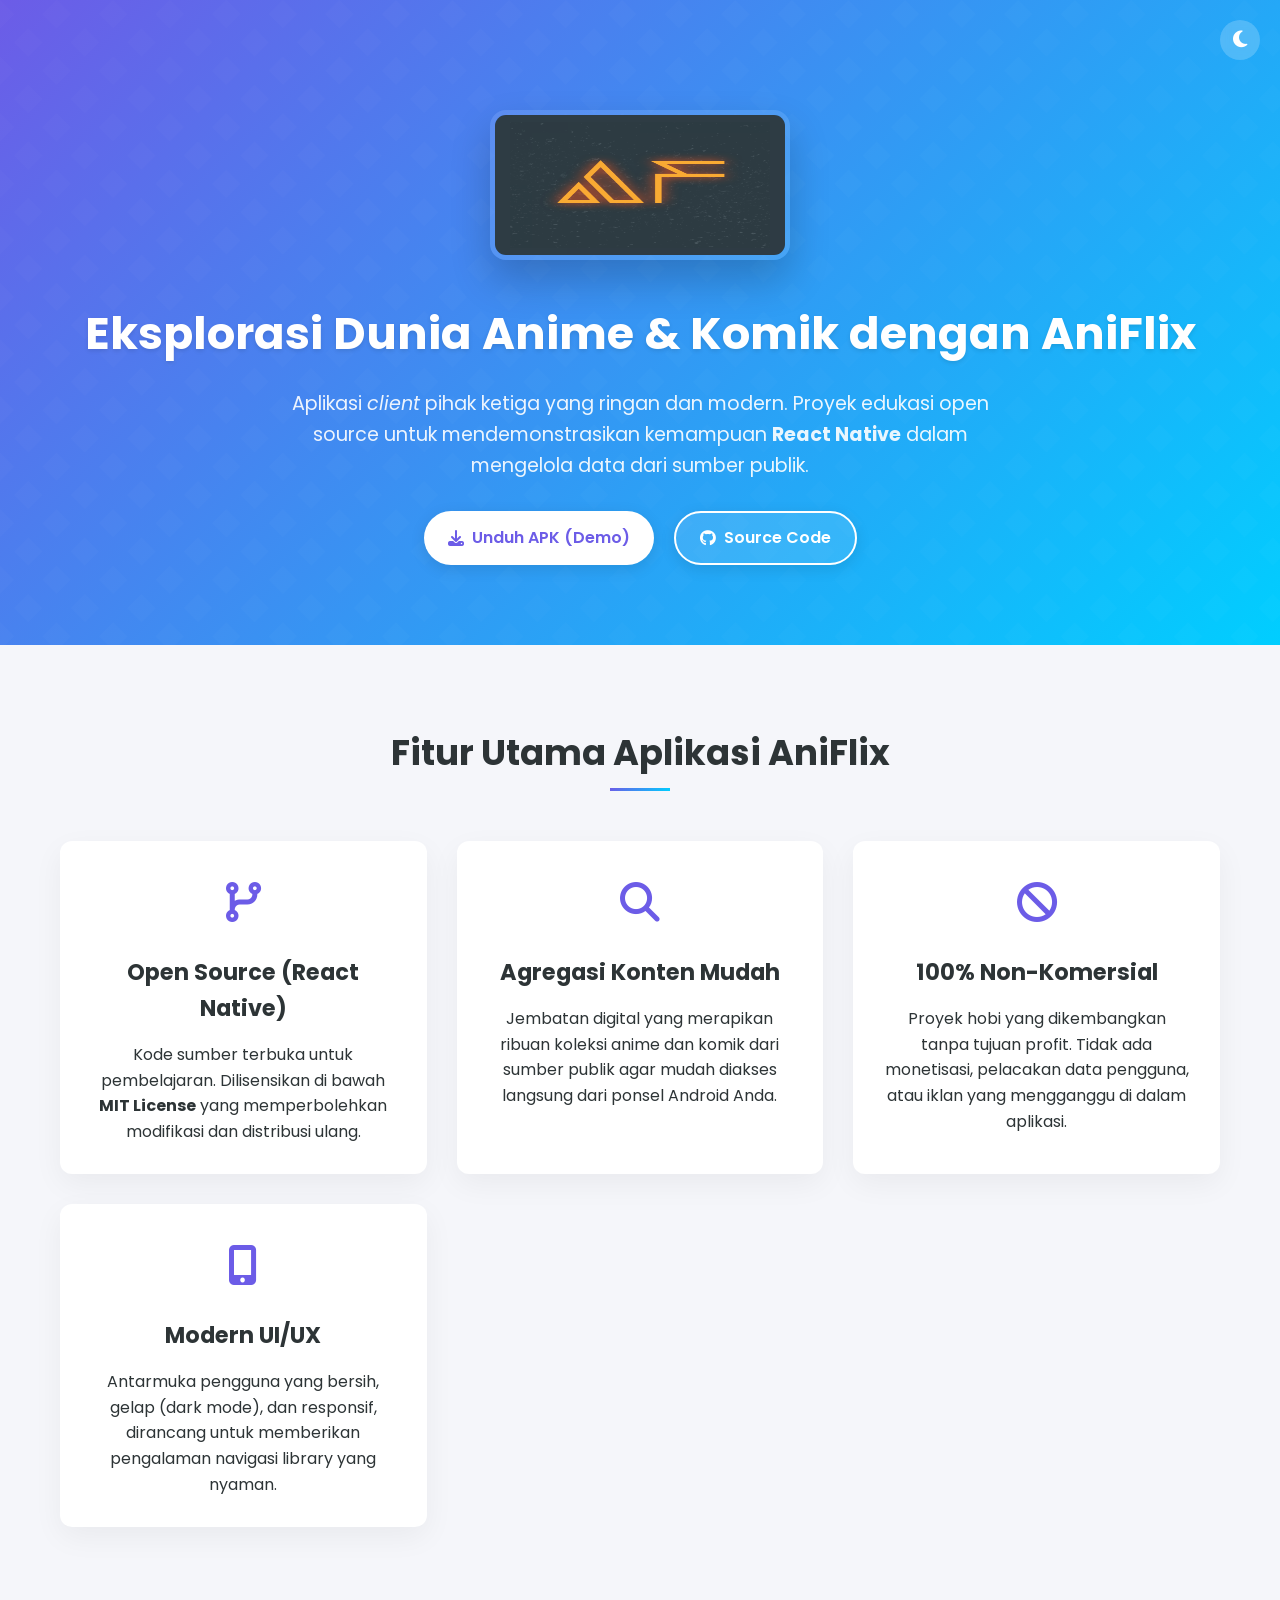
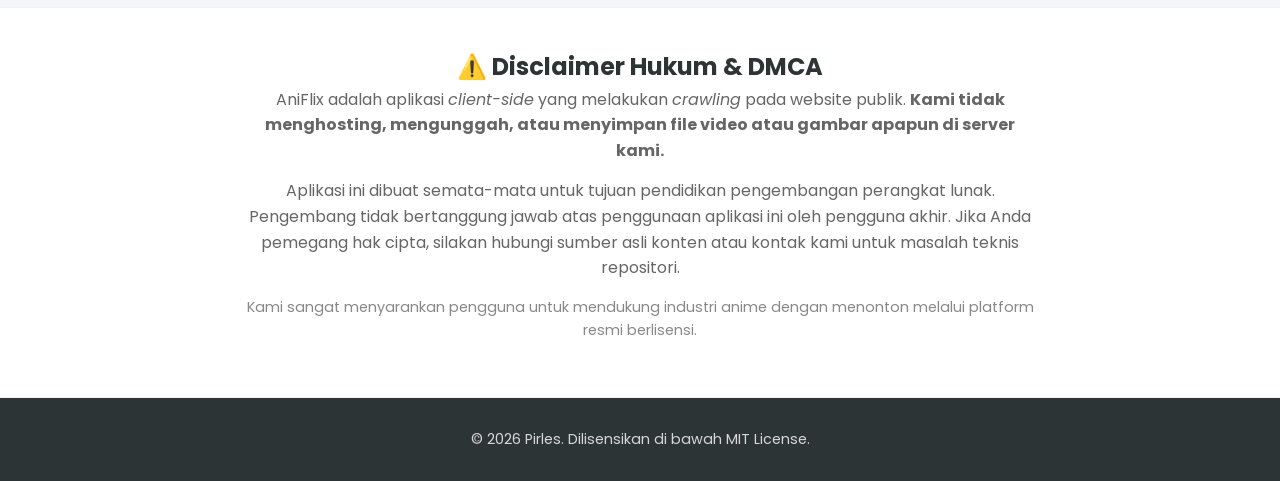
==== commit e47302ab: "Update index.html" ====
--- a/index.html
+++ b/index.html
@@ -4,93 +4,131 @@
 <head>
     <meta charset="UTF-8">
     <meta name="viewport" content="width=device-width, initial-scale=1.0">
-    <meta name="description"
-        content="AniFlix adalah proyek open source React Native untuk manajemen dan eksplorasi katalog anime & komik. 100% Non-komersial untuk tujuan edukasi.">
-    <meta name="keywords"
-        content="AniFlix, Open Source, React Native, Anime Client, Manga Reader, Educational Project, GitHub Portfolio">
-    <meta name="author" content="Fight Farewell Fearles, Pirles">
+    
+    <title>AniFlix - Aplikasi Anime & Manga Open Source (React Native)</title>
+    <meta name="title" content="AniFlix - Aplikasi Anime & Manga Open Source (React Native)">
+    <meta name="description" content="Download AniFlix, aplikasi open source React Native ringan untuk streaming anime dan baca manga. Proyek edukasi non-komersial tanpa iklan. Unduh APK sekarang!">
+    <meta name="keywords" content="AniFlix, Aplikasi Anime Open Source, React Native, Anime Client, Manga Reader Indonesia, Download APK Anime, GitHub Portfolio">
+    <meta name="author" content="Fight Farewell Fearless, Pirles">
+    <meta name="robots" content="index, follow">
 
-    <meta property="og:title" content="AniFlix - Open Source Project">
-    <meta property="og:description" content="Proyek riset dan pengembangan aplikasi mobile React Native.">
-    <meta property="og:image" content="./favicon.ico">
+    <link rel="canonical" href="https://fightfarewellfearless.github.io/aniflix-pages">
+
+    <meta property="og:type" content="website">
     <meta property="og:url" content="https://fightfarewellfearless.github.io/aniflix-pages">
+    <meta property="og:title" content="AniFlix - Open Source Anime & Manga App">
+    <meta property="og:description" content="Proyek riset dan pengembangan aplikasi mobile React Native untuk manajemen katalog anime & komik tanpa iklan.">
+    <meta property="og:image" content="https://fightfarewellfearless.github.io/aniflix-pages/logo.png">
+
+    <meta name="twitter:card" content="summary_large_image">
+    <meta name="twitter:url" content="https://fightfarewellfearless.github.io/aniflix-pages">
+    <meta name="twitter:title" content="AniFlix - Open Source Anime & Manga App">
+    <meta name="twitter:description" content="Aplikasi mobile React Native untuk manajemen katalog anime & komik tanpa iklan.">
+    <meta name="twitter:image" content="https://fightfarewellfearless.github.io/aniflix-pages/logo.png">
 
     <link rel="apple-touch-icon" sizes="180x180" href="/apple-touch-icon.png">
     <link rel="icon" type="image/png" sizes="32x32" href="/favicon-32x32.png">
     <link rel="icon" type="image/png" sizes="16x16" href="/favicon-16x16.png">
     <link rel="manifest" href="/site.webmanifest">
 
-    <title>AniFlix - Unoffical Anime & Manga Client (Open Source)</title>
-    <link rel="stylesheet" href="https://cdnjs.cloudflare.com/ajax/libs/font-awesome/6.4.0/css/all.min.css">
+    <link rel="stylesheet" href="https://cdnjs.cloudflare.com/ajax/libs/font-awesome/6.4.0/css/all.min.css" media="print" onload="this.media='all'">
     <link rel="stylesheet" href="style.css">
+    <link rel="preconnect" href="https://fonts.googleapis.com">
+    <link rel="preconnect" href="https://fonts.gstatic.com" crossorigin>
     <link href="https://fonts.googleapis.com/css2?family=Poppins:wght@300;400;500;600;700&display=swap" rel="stylesheet">
+
+    <script type="application/ld+json">
+    {
+      "@context": "https://schema.org",
+      "@type": "SoftwareApplication",
+      "name": "AniFlix",
+      "operatingSystem": "Android",
+      "applicationCategory": "EntertainmentApplication",
+      "offers": {
+        "@type": "Offer",
+        "price": "0",
+        "priceCurrency": "IDR"
+      },
+      "description": "AniFlix adalah aplikasi open source React Native untuk manajemen dan eksplorasi katalog anime & komik secara gratis tanpa iklan.",
+      "author": {
+        "@type": "Person",
+        "name": "Fight Farewell Fearless"
+      }
+    }
+    </script>
 </head>
 
 <body>
-    <button class="dark-mode-toggle" id="darkModeToggle">
-        <i class="fas fa-moon"></i>
-    </button>
+    <header>
+        <button class="dark-mode-toggle" id="darkModeToggle" aria-label="Toggle Dark Mode">
+            <i class="fas fa-moon" aria-hidden="true"></i>
+        </button>
+    </header>
 
-    <section class="hero">
-        <div class="container hero-content">
-            <img src="./logo.png" alt="AniFlix logo" class="app-logo">
-            <h1>Eksplorasi Dunia Anime & Komik</h1>
-            <p>Aplikasi <i>client</i> pihak ketiga yang ringan dan modern. Proyek edukasi untuk mendemonstrasikan kemampuan React Native dalam mengelola data dari sumber publik.</p>
-            <div class="cta-buttons">
-                <a href="https://github.com/FightFarewellFearless/AniFlix/releases" class="btn btn-primary">
-                    <i class="fas fa-download"></i> Unduh APK (Demo)
-                </a>
-                <a href="https://github.com/FightFarewellFearless/AniFlix" class="btn btn-secondary">
-                    <i class="fab fa-github"></i> Source Code
-                </a>
-            </div>
-        </div>
-    </section>
-
-    <section class="features">
-        <div class="container">
-            <div class="section-title">
-                <h2>Fitur Utama</h2>
-            </div>
-            <div class="features-grid">
-                <div class="feature-card">
-                    <div class="feature-icon">
-                        <i class="fas fa-code-branch"></i>
-                    </div>
-                    <h3>Open Source</h3>
-                    <p>Kode sumber terbuka untuk pembelajaran. Dilisensikan di bawah <strong>MIT License</strong> yang memperbolehkan modifikasi dan distribusi ulang.</p>
-                </div>
-                <div class="feature-card">
-                    <div class="feature-icon">
-                        <i class="fas fa-search"></i> </div>
-                    <h3>Agregasi Konten</h3>
-                    <p>Jembatan digital yang merapikan ribuan koleksi anime dan komik dari sumber publik agar mudah diakses langsung dari ponselmu</p>
-                </div>
-                <div class="feature-card">
-                    <div class="feature-icon">
-                        <i class="fas fa-ban"></i> </div>
-                    <h3>Non-Komersial</h3>
-                    <p>Proyek hobi yang dikembangkan tanpa tujuan profit. Tidak ada monetisasi, pelacakan data pengguna, atau iklan di dalam aplikasi.</p>
-                </div>
-                <div class="feature-card">
-                    <div class="feature-icon">
-                        <i class="fas fa-mobile-alt"></i>
-                    </div>
-                    <h3>Modern UI/UX</h3>
-                    <p>Antarmuka pengguna yang bersih dan responsif, dirancang untuk memberikan pengalaman navigasi library yang nyaman.</p>
+    <main>
+        <section class="hero">
+            <div class="container hero-content">
+                <img src="./logo.png" alt="Logo Aplikasi AniFlix - Anime & Manga Client" class="app-logo" width="150" height="150">
+                <h1>Eksplorasi Dunia Anime & Komik dengan AniFlix</h1>
+                <p>Aplikasi <i>client</i> pihak ketiga yang ringan dan modern. Proyek edukasi open source untuk mendemonstrasikan kemampuan <strong>React Native</strong> dalam mengelola data dari sumber publik.</p>
+                <div class="cta-buttons">
+                    <a href="https://github.com/FightFarewellFearless/AniFlix/releases" class="btn btn-primary" aria-label="Unduh APK AniFlix dari GitHub">
+                        <i class="fas fa-download" aria-hidden="true"></i> Unduh APK (Demo)
+                    </a>
+                    <a href="https://github.com/FightFarewellFearless/AniFlix" class="btn btn-secondary" target="_blank" rel="noopener noreferrer" aria-label="Lihat Source Code AniFlix di GitHub">
+                        <i class="fab fa-github" aria-hidden="true"></i> Source Code
+                    </a>
                 </div>
             </div>
-        </div>
-    </section>
+        </section>
 
-    <section class="notice">
-        <div class="container">
-            <h4>⚠️ Disclaimer Hukum & DMCA</h4>
-            <p>AniFlix adalah aplikasi <i>client-side</i> yang melakukan <i>crawling</i> pada website publik. <strong>Kami tidak menghosting, mengunggah, atau menyimpan file video/gambar apapun di server kami.</strong></p>
-            <p>Aplikasi ini dibuat semata-mata untuk tujuan pendidikan pengembangan perangkat lunak. Pengembang tidak bertanggung jawab atas penggunaan aplikasi ini oleh pengguna akhir. Jika Anda pemegang hak cipta, silakan hubungi sumber asli konten atau kontak kami untuk masalah teknis repositori.</p>
-            <p style="margin-top: 10px; font-size: 0.9em; color: #888;">Kami sangat menyarankan pengguna untuk mendukung industri anime dengan menonton melalui platform resmi berlisensi.</p>
-        </div>
-    </section>
+        <section class="features">
+            <div class="container">
+                <div class="section-title">
+                    <h2>Fitur Utama Aplikasi AniFlix</h2>
+                </div>
+                <div class="features-grid">
+                    <div class="feature-card">
+                        <div class="feature-icon">
+                            <i class="fas fa-code-branch" aria-hidden="true"></i>
+                        </div>
+                        <h3>Open Source (React Native)</h3>
+                        <p>Kode sumber terbuka untuk pembelajaran. Dilisensikan di bawah <strong>MIT License</strong> yang memperbolehkan modifikasi dan distribusi ulang.</p>
+                    </div>
+                    <div class="feature-card">
+                        <div class="feature-icon">
+                            <i class="fas fa-search" aria-hidden="true"></i> 
+                        </div>
+                        <h3>Agregasi Konten Mudah</h3>
+                        <p>Jembatan digital yang merapikan ribuan koleksi anime dan komik dari sumber publik agar mudah diakses langsung dari ponsel Android Anda.</p>
+                    </div>
+                    <div class="feature-card">
+                        <div class="feature-icon">
+                            <i class="fas fa-ban" aria-hidden="true"></i> 
+                        </div>
+                        <h3>100% Non-Komersial</h3>
+                        <p>Proyek hobi yang dikembangkan tanpa tujuan profit. Tidak ada monetisasi, pelacakan data pengguna, atau iklan yang mengganggu di dalam aplikasi.</p>
+                    </div>
+                    <div class="feature-card">
+                        <div class="feature-icon">
+                            <i class="fas fa-mobile-alt" aria-hidden="true"></i>
+                        </div>
+                        <h3>Modern UI/UX</h3>
+                        <p>Antarmuka pengguna yang bersih, gelap (dark mode), dan responsif, dirancang untuk memberikan pengalaman navigasi library yang nyaman.</p>
+                    </div>
+                </div>
+            </div>
+        </section>
+
+        <section class="notice">
+            <div class="container">
+                <h2>⚠️ Disclaimer Hukum & DMCA</h2>
+                <p>AniFlix adalah aplikasi <i>client-side</i> yang melakukan <i>crawling</i> pada website publik. <strong>Kami tidak menghosting, mengunggah, atau menyimpan file video atau gambar apapun di server kami.</strong></p>
+                <p>Aplikasi ini dibuat semata-mata untuk tujuan pendidikan pengembangan perangkat lunak. Pengembang tidak bertanggung jawab atas penggunaan aplikasi ini oleh pengguna akhir. Jika Anda pemegang hak cipta, silakan hubungi sumber asli konten atau kontak kami untuk masalah teknis repositori.</p>
+                <p style="margin-top: 10px; font-size: 0.9em; color: #888;">Kami sangat menyarankan pengguna untuk mendukung industri anime dengan menonton melalui platform resmi berlisensi.</p>
+            </div>
+        </section>
+    </main>
 
     <footer>
         <div class="container">
@@ -99,13 +137,13 @@
     </footer>
 
     <script>
-        // Fungsi untuk mode gelap (TETAP SAMA)
+        // Fungsi untuk mode gelap
         const darkModeToggle = document.getElementById('darkModeToggle');
         const body = document.body;
         
         if (localStorage.getItem('darkMode') === 'enabled') {
             body.classList.add('dark-mode');
-            darkModeToggle.innerHTML = '<i class="fas fa-sun"></i>';
+            darkModeToggle.innerHTML = '<i class="fas fa-sun" aria-hidden="true"></i>';
         }
         
         darkModeToggle.addEventListener('click', () => {
@@ -113,10 +151,10 @@
             
             if (body.classList.contains('dark-mode')) {
                 localStorage.setItem('darkMode', 'enabled');
-                darkModeToggle.innerHTML = '<i class="fas fa-sun"></i>';
+                darkModeToggle.innerHTML = '<i class="fas fa-sun" aria-hidden="true"></i>';
             } else {
                 localStorage.setItem('darkMode', 'disabled');
-                darkModeToggle.innerHTML = '<i class="fas fa-moon"></i>';
+                darkModeToggle.innerHTML = '<i class="fas fa-moon" aria-hidden="true"></i>';
             }
         });
         
@@ -124,7 +162,7 @@
         
         if (prefersDarkScheme.matches && !localStorage.getItem('darkMode')) {
             body.classList.add('dark-mode');
-            darkModeToggle.innerHTML = '<i class="fas fa-sun"></i>';
+            darkModeToggle.innerHTML = '<i class="fas fa-sun" aria-hidden="true"></i>';
         }
     </script>
 </body>
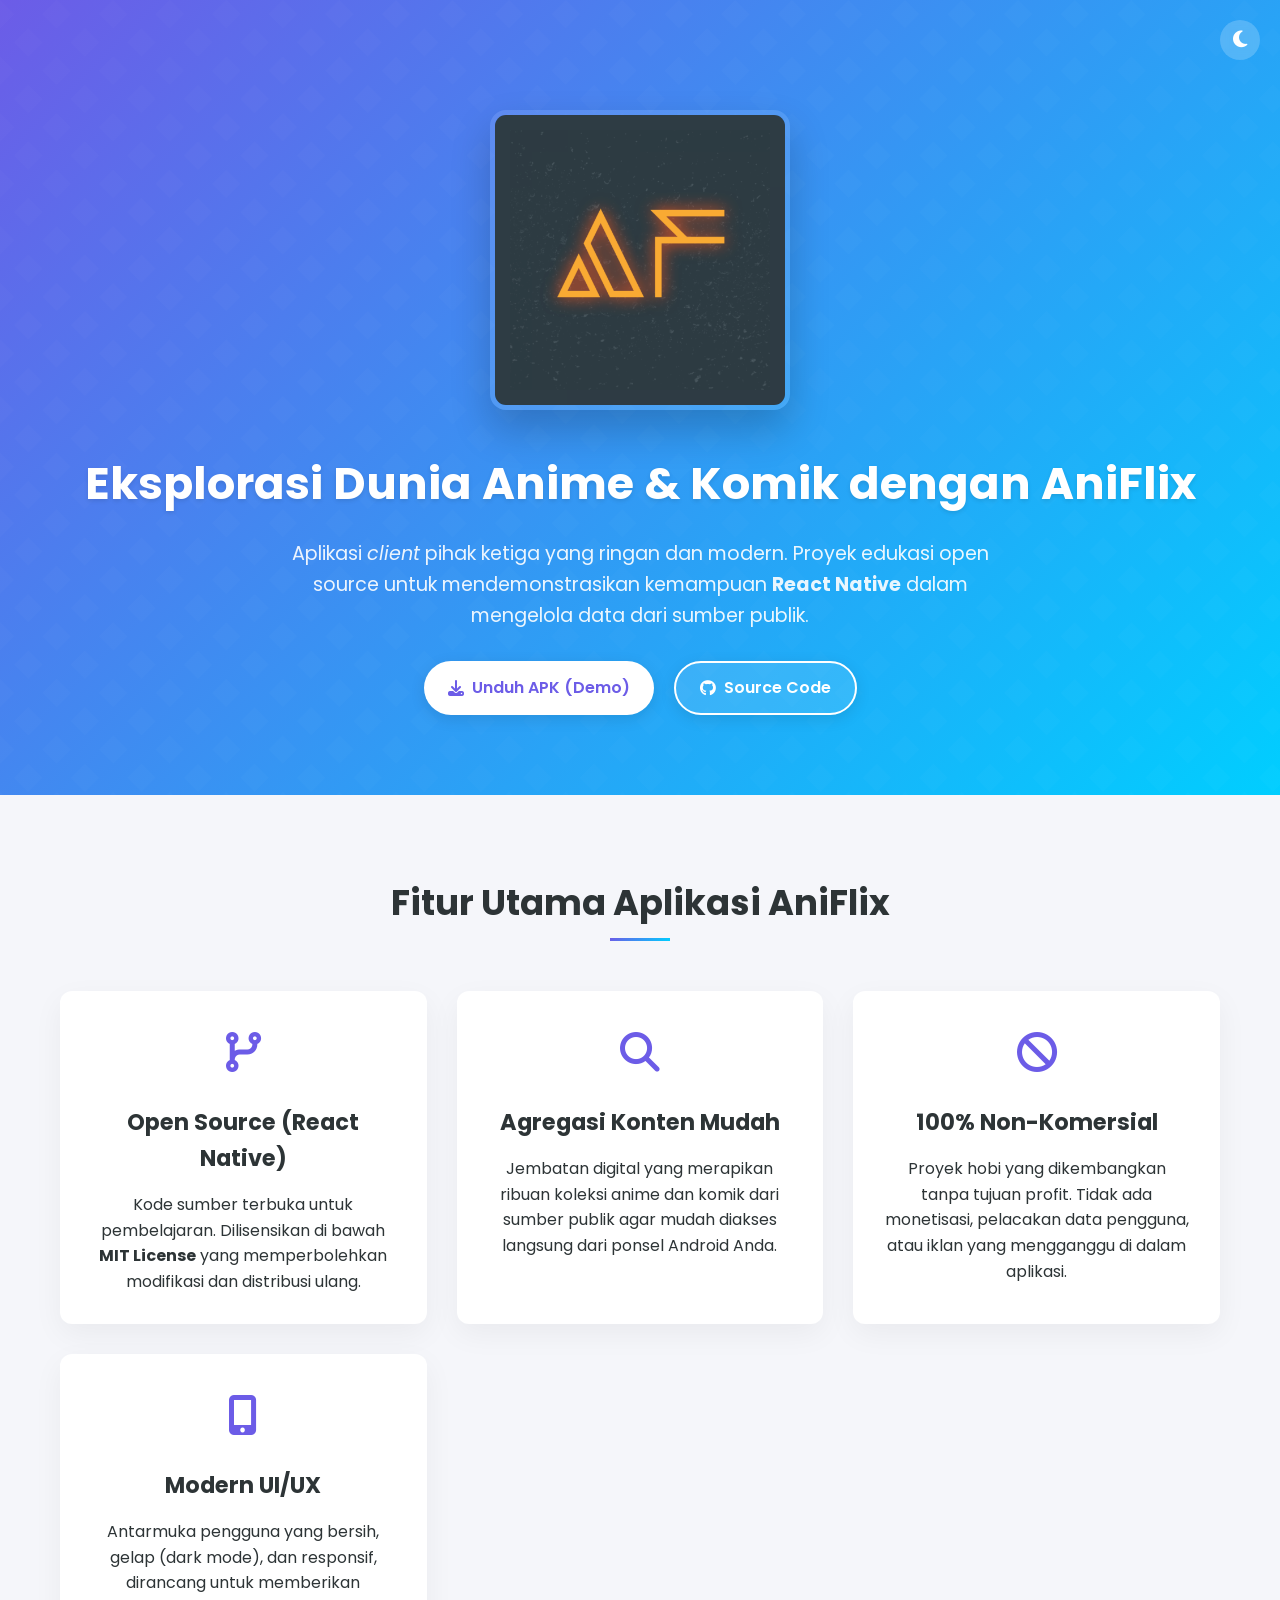
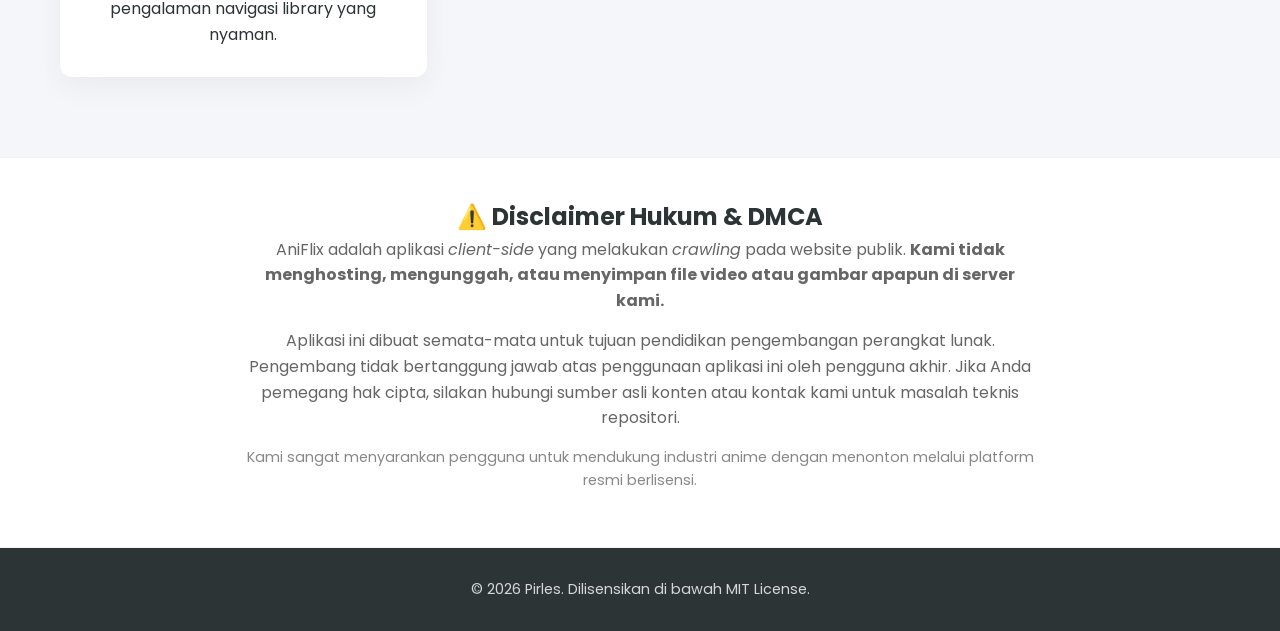
==== commit 2387f855: "Update index.html" ====
--- a/index.html
+++ b/index.html
@@ -33,6 +33,7 @@
 
     <link rel="stylesheet" href="https://cdnjs.cloudflare.com/ajax/libs/font-awesome/6.4.0/css/all.min.css" media="print" onload="this.media='all'">
     <link rel="stylesheet" href="style.css">
+    
     <link rel="preconnect" href="https://fonts.googleapis.com">
     <link rel="preconnect" href="https://fonts.gstatic.com" crossorigin>
     <link href="https://fonts.googleapis.com/css2?family=Poppins:wght@300;400;500;600;700&display=swap" rel="stylesheet">
@@ -68,7 +69,8 @@
     <main>
         <section class="hero">
             <div class="container hero-content">
-                <img src="./logo.png" alt="Logo Aplikasi AniFlix - Anime & Manga Client" class="app-logo" width="150" height="150">
+                <img src="./logo.png" alt="Logo Aplikasi AniFlix - Anime & Manga Client" class="app-logo">
+                
                 <h1>Eksplorasi Dunia Anime & Komik dengan AniFlix</h1>
                 <p>Aplikasi <i>client</i> pihak ketiga yang ringan dan modern. Proyek edukasi open source untuk mendemonstrasikan kemampuan <strong>React Native</strong> dalam mengelola data dari sumber publik.</p>
                 <div class="cta-buttons">
